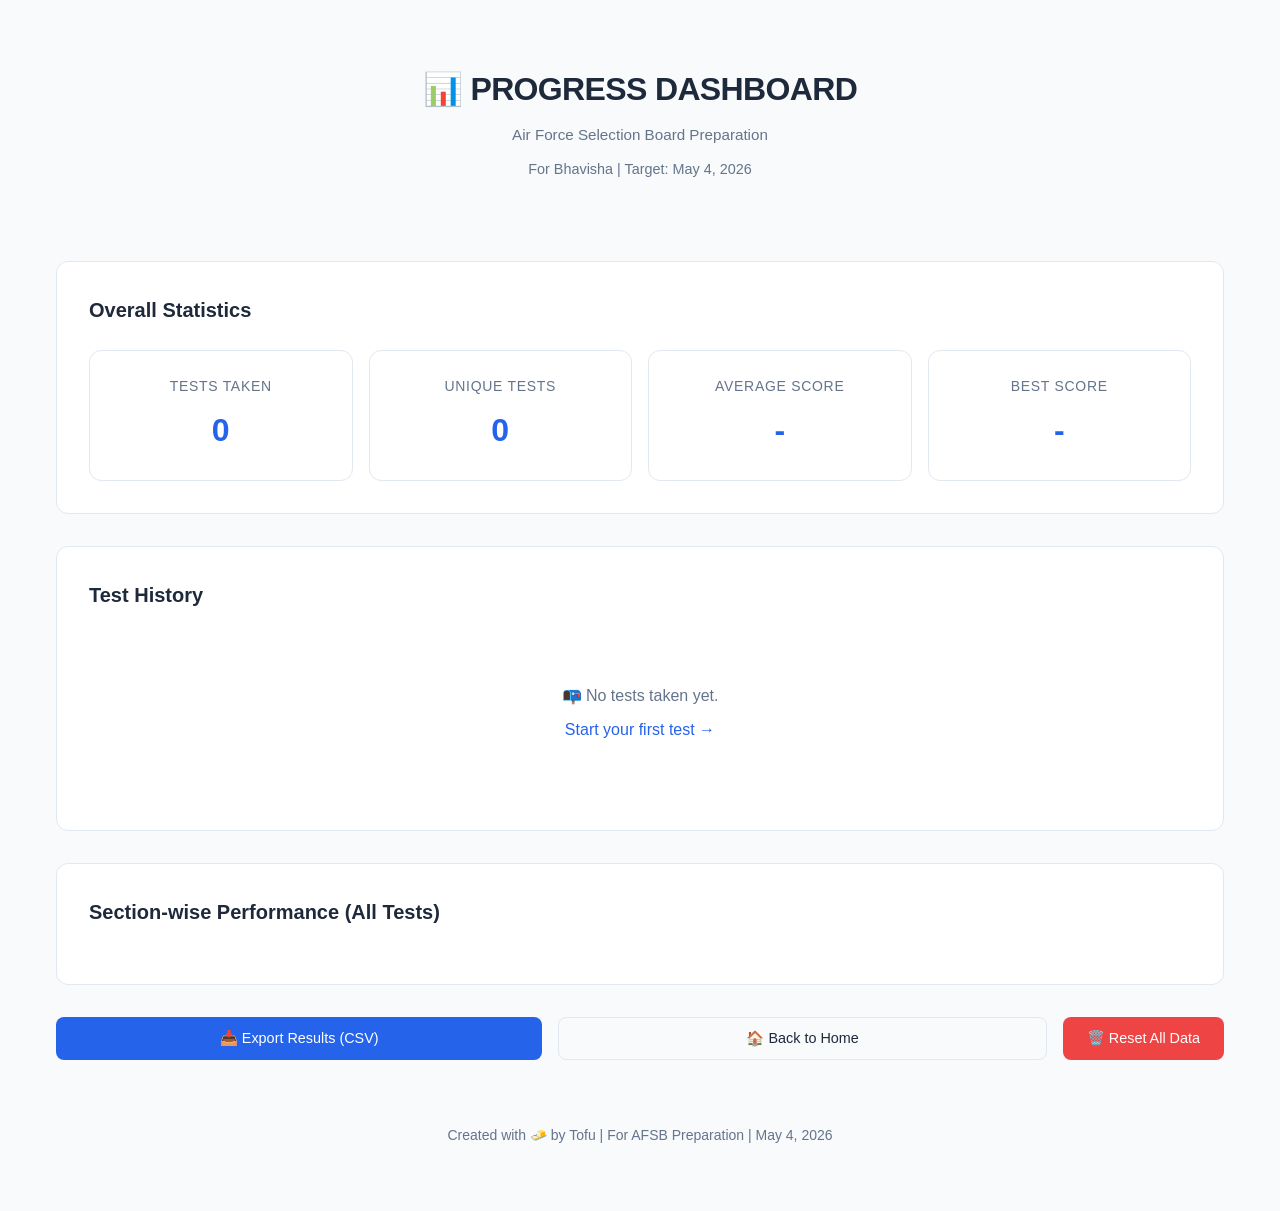
==== dashboard.html @ 5853183c "OIR Mock Test Platform v2.0 - 10 tests, 500 questions - Test selection dashboard with progress track" ====
<!DOCTYPE html>
<html lang="en">
<head>
    <meta charset="UTF-8">
    <meta name="viewport" content="width=device-width, initial-scale=1.0">
    <title>Progress Dashboard - OIR Practice</title>
    <link rel="stylesheet" href="styles.css">
</head>
<body>
    <div class="container">
        <div class="header">
            <h1>📊 PROGRESS DASHBOARD</h1>
            <p>Air Force Selection Board Preparation</p>
            <p style="font-size: 0.9em; margin-top: 10px;">For Bhavisha | Target: May 4, 2026</p>
        </div>

        <div class="dashboard-content">
            <!-- Overall Stats -->
            <section class="dashboard-section">
                <h2>Overall Statistics</h2>
                <div id="overallStats" class="stats-grid">
                    <div class="stat-card">
                        <div class="stat-label">Tests Taken</div>
                        <div class="stat-value" id="testsTaken">0</div>
                    </div>
                    <div class="stat-card">
                        <div class="stat-label">Unique Tests</div>
                        <div class="stat-value" id="uniqueTests">0</div>
                    </div>
                    <div class="stat-card">
                        <div class="stat-label">Average Score</div>
                        <div class="stat-value" id="avgScore">-</div>
                    </div>
                    <div class="stat-card">
                        <div class="stat-label">Best Score</div>
                        <div class="stat-value" id="bestScore">-</div>
                    </div>
                </div>
            </section>

            <!-- Test History -->
            <section class="dashboard-section">
                <h2>Test History</h2>
                <div id="testHistory" class="test-history">
                    <!-- History will be injected here -->
                </div>
            </section>

            <!-- Section-wise Performance -->
            <section class="dashboard-section">
                <h2>Section-wise Performance (All Tests)</h2>
                <div id="sectionPerformance" class="section-performance">
                    <!-- Section stats will be injected here -->
                </div>
            </section>

            <!-- Actions -->
            <section class="dashboard-actions">
                <button class="btn-primary" onclick="exportToCSV()">
                    📥 Export Results (CSV)
                </button>
                <button class="btn-secondary" onclick="location.href='index.html'">
                    🏠 Back to Home
                </button>
                <button class="btn-danger" onclick="resetAllProgress()">
                    🗑️ Reset All Data
                </button>
            </section>
        </div>

        <div class="footer">
            <p>Created with 🧈 by Tofu | For AFSB Preparation | May 4, 2026</p>
        </div>
    </div>

    <script src="storage.js"></script>
    <script>
        window.addEventListener('DOMContentLoaded', function() {
            loadDashboard();
        });

        function loadDashboard() {
            const results = getTestResults();
            
            if (results.length === 0) {
                document.getElementById('testHistory').innerHTML = `
                    <div class="empty-state">
                        <p>📭 No tests taken yet.</p>
                        <p><a href="index.html">Start your first test →</a></p>
                    </div>
                `;
                return;
            }

            // Load overall stats
            const stats = getOverallStats();
            document.getElementById('testsTaken').textContent = stats.testsTaken;
            document.getElementById('uniqueTests').textContent = stats.uniqueTests;
            document.getElementById('avgScore').textContent = stats.avgScore + '%';
            document.getElementById('bestScore').textContent = stats.bestScore + '/50';

            // Load test history (most recent first)
            const historyDiv = document.getElementById('testHistory');
            historyDiv.innerHTML = '';
            
            const sortedResults = results.sort((a, b) => b.timestamp - a.timestamp);
            
            sortedResults.forEach(result => {
                const date = new Date(result.timestamp).toLocaleString('en-IN', {
                    dateStyle: 'medium',
                    timeStyle: 'short'
                });
                
                const historyItem = document.createElement('div');
                historyItem.className = 'history-item';
                historyItem.innerHTML = `
                    <div class="history-header">
                        <h3>${result.testTitle}</h3>
                        <span class="history-date">${date}</span>
                    </div>
                    <div class="history-body">
                        <div class="history-score">
                            Score: <strong>${result.score}/50 (${result.percentage}%)</strong>
                        </div>
                        <div class="history-time">
                            Time: ${Math.floor(result.timeTaken / 60)}m ${result.timeTaken % 60}s
                        </div>
                        <div class="history-sections">
                            ${Object.entries(result.sectionScores).map(([section, data]) => `
                                <span class="section-badge">${section}: ${data.score}/${data.total}</span>
                            `).join('')}
                        </div>
                    </div>
                `;
                historyDiv.appendChild(historyItem);
            });

            // Load section-wise performance
            const sectionDiv = document.getElementById('sectionPerformance');
            const sectionTotals = stats.sectionPerformance;
            
            sectionDiv.innerHTML = '';
            Object.entries(sectionTotals).forEach(([section, data]) => {
                const percentage = ((data.correct / data.total) * 100).toFixed(1);
                const sectionCard = document.createElement('div');
                sectionCard.className = 'section-card';
                sectionCard.innerHTML = `
                    <h3>${section}</h3>
                    <div class="section-score">${data.correct}/${data.total}</div>
                    <div class="section-percentage">${percentage}%</div>
                    <div class="section-bar">
                        <div class="section-bar-fill" style="width: ${percentage}%"></div>
                    </div>
                `;
                sectionDiv.appendChild(sectionCard);
            });
        }
    </script>
</body>
</html>
---- styles.css ----
/* Minimal & Elegant UI for OIR Practice Platform */

* {
    margin: 0;
    padding: 0;
    box-sizing: border-box;
}

:root {
    --primary: #2563eb;
    --primary-dark: #1e40af;
    --secondary: #64748b;
    --success: #10b981;
    --warning: #f59e0b;
    --danger: #ef4444;
    --bg: #f8fafc;
    --card-bg: #ffffff;
    --text: #1e293b;
    --text-muted: #64748b;
    --border: #e2e8f0;
    --shadow: 0 1px 3px rgba(0, 0, 0, 0.1);
    --shadow-lg: 0 10px 25px rgba(0, 0, 0, 0.1);
}

body {
    font-family: -apple-system, BlinkMacSystemFont, 'Segoe UI', Roboto, 'Helvetica Neue', Arial, sans-serif;
    background: var(--bg);
    color: var(--text);
    line-height: 1.6;
    min-height: 100vh;
}

.container {
    max-width: 1200px;
    margin: 0 auto;
    padding: 2rem 1rem;
}

/* Header */
.header {
    text-align: center;
    margin-bottom: 3rem;
    padding: 2rem 1rem;
}

.header h1 {
    font-size: 2rem;
    font-weight: 700;
    color: var(--text);
    margin-bottom: 0.5rem;
    letter-spacing: -0.02em;
}

.header p {
    color: var(--text-muted);
    font-size: 0.95rem;
    margin-top: 0.25rem;
}

/* Stats Section */
.stats-section {
    margin-bottom: 3rem;
}

.stats-section h2 {
    font-size: 1.25rem;
    font-weight: 600;
    margin-bottom: 1rem;
    color: var(--text);
}

.stats-grid {
    display: grid;
    grid-template-columns: repeat(auto-fit, minmax(200px, 1fr));
    gap: 1rem;
}

.stat-card {
    background: var(--card-bg);
    border: 1px solid var(--border);
    border-radius: 12px;
    padding: 1.5rem;
    text-align: center;
    transition: transform 0.2s, box-shadow 0.2s;
}

.stat-card:hover {
    transform: translateY(-2px);
    box-shadow: var(--shadow-lg);
}

.stat-label {
    font-size: 0.875rem;
    color: var(--text-muted);
    margin-bottom: 0.5rem;
    text-transform: uppercase;
    letter-spacing: 0.05em;
    font-weight: 500;
}

.stat-value {
    font-size: 2rem;
    font-weight: 700;
    color: var(--primary);
}

/* Tests Section */
.tests-section {
    margin-bottom: 3rem;
}

.tests-section h2 {
    font-size: 1.25rem;
    font-weight: 600;
    margin-bottom: 1.5rem;
    color: var(--text);
}

.tests-grid {
    display: grid;
    grid-template-columns: repeat(auto-fill, minmax(280px, 1fr));
    gap: 1.5rem;
}

.test-card {
    background: var(--card-bg);
    border: 1px solid var(--border);
    border-radius: 12px;
    padding: 1.5rem;
    transition: transform 0.2s, box-shadow 0.2s;
}

.test-card:hover {
    transform: translateY(-2px);
    box-shadow: var(--shadow-lg);
}

.test-card.completed {
    border-left: 3px solid var(--success);
}

.test-header {
    margin-bottom: 1rem;
}

.test-header h3 {
    font-size: 1.125rem;
    font-weight: 600;
    color: var(--text);
    margin-bottom: 0.5rem;
}

.difficulty-badge {
    display: inline-block;
    padding: 0.25rem 0.75rem;
    background: var(--bg);
    border-radius: 20px;
    font-size: 0.75rem;
    color: var(--text-muted);
    font-weight: 500;
}

.test-body {
    margin-bottom: 1rem;
}

.test-details {
    font-size: 0.875rem;
    color: var(--text-muted);
    margin-bottom: 1rem;
}

.test-status {
    display: flex;
    align-items: center;
    gap: 0.5rem;
    margin-bottom: 0.75rem;
    font-size: 0.875rem;
}

.test-status.completed {
    color: var(--success);
}

.test-status.not-taken {
    color: var(--text-muted);
}

.status-icon {
    font-size: 1.25rem;
}

.test-score {
    padding: 0.75rem;
    background: var(--bg);
    border-radius: 8px;
    margin-top: 0.75rem;
}

.score-label {
    font-size: 0.75rem;
    color: var(--text-muted);
    margin-bottom: 0.25rem;
}

.score-value {
    font-size: 1.25rem;
    font-weight: 700;
    color: var(--text);
}

.attempt-count {
    font-size: 0.75rem;
    color: var(--text-muted);
    margin-top: 0.5rem;
}

.test-actions {
    display: flex;
    gap: 0.75rem;
    flex-wrap: wrap;
}

/* Buttons */
.btn-primary,
.start-btn,
.submit-btn {
    background: var(--primary);
    color: white;
    border: none;
    padding: 0.75rem 1.5rem;
    border-radius: 8px;
    font-size: 0.9rem;
    font-weight: 500;
    cursor: pointer;
    transition: background 0.2s, transform 0.1s;
    flex: 1;
    min-width: 120px;
}

.btn-primary:hover,
.start-btn:hover,
.submit-btn:hover {
    background: var(--primary-dark);
    transform: translateY(-1px);
}

.btn-secondary {
    background: var(--bg);
    color: var(--text);
    border: 1px solid var(--border);
    padding: 0.75rem 1.5rem;
    border-radius: 8px;
    font-size: 0.9rem;
    font-weight: 500;
    cursor: pointer;
    transition: background 0.2s, transform 0.1s;
    flex: 1;
    min-width: 120px;
}

.btn-secondary:hover {
    background: white;
    transform: translateY(-1px);
}

.btn-danger {
    background: var(--danger);
    color: white;
    border: none;
    padding: 0.75rem 1.5rem;
    border-radius: 8px;
    font-size: 0.9rem;
    font-weight: 500;
    cursor: pointer;
    transition: background 0.2s;
}

.btn-danger:hover {
    background: #dc2626;
}

.action-btn {
    background: var(--primary);
    color: white;
    border: none;
    padding: 1rem 2rem;
    border-radius: 8px;
    font-size: 1rem;
    font-weight: 500;
    cursor: pointer;
    transition: all 0.2s;
}

.action-btn:hover {
    background: var(--primary-dark);
    transform: translateY(-2px);
    box-shadow: var(--shadow-lg);
}

.action-btn.secondary {
    background: var(--bg);
    color: var(--text);
    border: 1px solid var(--border);
}

.action-btn.secondary:hover {
    background: white;
}

/* Actions Section */
.actions-section {
    display: flex;
    gap: 1rem;
    justify-content: center;
    flex-wrap: wrap;
    margin-bottom: 3rem;
}

/* Instructions */
.instructions {
    background: var(--card-bg);
    border: 1px solid var(--border);
    border-radius: 12px;
    padding: 2rem;
    margin-bottom: 2rem;
}

.instructions h3 {
    font-size: 1.125rem;
    font-weight: 600;
    margin-bottom: 1rem;
    color: var(--text);
}

.instructions ul {
    list-style: none;
    padding-left: 0;
}

.instructions li {
    padding: 0.5rem 0;
    padding-left: 1.5rem;
    position: relative;
}

.instructions li:before {
    content: "•";
    position: absolute;
    left: 0;
    color: var(--primary);
    font-weight: bold;
}

/* Start Button Container */
.start-btn-container {
    text-align: center;
    padding: 2rem;
}

.start-btn {
    padding: 1rem 3rem;
    font-size: 1.125rem;
}

/* Timer */
.timer-section {
    background: var(--card-bg);
    border: 1px solid var(--border);
    border-radius: 12px;
    padding: 1rem;
    text-align: center;
    font-size: 1.5rem;
    font-weight: 600;
    margin-bottom: 2rem;
    color: var(--text);
}

.timer-section.warning {
    background: #fef3c7;
    border-color: var(--warning);
    color: #92400e;
    animation: pulse 1s ease-in-out infinite;
}

@keyframes pulse {
    0%, 100% { opacity: 1; }
    50% { opacity: 0.8; }
}

/* Test Content */
.test-content {
    display: none;
}

.section-header {
    background: var(--bg);
    border-left: 3px solid var(--primary);
    padding: 1rem 1.5rem;
    margin: 2rem 0 1.5rem 0;
    border-radius: 8px;
    font-size: 1.125rem;
    font-weight: 600;
    color: var(--text);
}

.question {
    background: var(--card-bg);
    border: 1px solid var(--border);
    border-radius: 12px;
    padding: 1.5rem;
    margin-bottom: 1.5rem;
}

.question-text {
    font-size: 1.05rem;
    margin-bottom: 1rem;
    color: var(--text);
    line-height: 1.6;
}

.question-text strong {
    color: var(--primary);
}

.options {
    display: flex;
    flex-direction: column;
    gap: 0.75rem;
}

.option {
    display: flex;
    align-items: center;
    padding: 0.75rem;
    border: 1px solid var(--border);
    border-radius: 8px;
    transition: all 0.2s;
    cursor: pointer;
}

.option:hover {
    background: var(--bg);
    border-color: var(--primary);
}

.option input[type="radio"] {
    margin-right: 0.75rem;
    width: 18px;
    height: 18px;
    cursor: pointer;
}

.option label {
    cursor: pointer;
    flex: 1;
    font-size: 0.95rem;
}

.submit-btn {
    display: block;
    margin: 2rem auto;
    padding: 1rem 3rem;
    font-size: 1.125rem;
}

/* Results */
.results {
    display: none;
}

.score-card {
    background: linear-gradient(135deg, var(--primary) 0%, var(--primary-dark) 100%);
    color: white;
    border-radius: 12px;
    padding: 3rem 2rem;
    text-align: center;
    margin-bottom: 2rem;
}

.score-card h2 {
    font-size: 1.5rem;
    margin-bottom: 1rem;
    font-weight: 600;
}

.score-card .score {
    font-size: 3.5rem;
    font-weight: 700;
    margin-bottom: 0.5rem;
}

.section-scores {
    display: grid;
    grid-template-columns: repeat(auto-fit, minmax(200px, 1fr));
    gap: 1rem;
    margin-bottom: 2rem;
}

.section-score {
    background: var(--card-bg);
    border: 1px solid var(--border);
    border-radius: 12px;
    padding: 1.5rem;
    text-align: center;
}

.section-score h3 {
    font-size: 0.875rem;
    color: var(--text-muted);
    margin-bottom: 0.75rem;
    font-weight: 500;
}

.section-score .score {
    font-size: 1.75rem;
    font-weight: 700;
    color: var(--text);
    margin-bottom: 0.25rem;
}

.section-score p {
    font-size: 0.875rem;
    color: var(--text-muted);
}

.wrong-answers {
    background: #fef3c7;
    border: 1px solid #fbbf24;
    border-radius: 12px;
    padding: 2rem;
    margin-bottom: 2rem;
}

.wrong-answers h3 {
    font-size: 1.125rem;
    font-weight: 600;
    color: #92400e;
    margin-bottom: 1.5rem;
}

.wrong-answer-item {
    background: white;
    border-radius: 8px;
    padding: 1.5rem;
    margin-bottom: 1rem;
}

.wrong-answer-item p {
    margin-bottom: 0.75rem;
    line-height: 1.6;
}

.wrong-answer-item strong {
    color: var(--text);
}

.explanation {
    background: #ecfdf5;
    border-left: 3px solid var(--success);
    padding: 1rem;
    border-radius: 8px;
    margin-top: 1rem;
    font-size: 0.9rem;
    line-height: 1.6;
}

.result-actions {
    display: flex;
    gap: 1rem;
    justify-content: center;
    flex-wrap: wrap;
    margin-top: 2rem;
}

.retry-btn {
    background: var(--secondary);
    color: white;
    border: none;
    padding: 0.75rem 1.5rem;
    border-radius: 8px;
    font-size: 0.9rem;
    font-weight: 500;
    cursor: pointer;
    transition: all 0.2s;
}

.retry-btn:hover {
    background: #475569;
}

/* Dashboard */
.dashboard-content {
    margin-top: 2rem;
}

.dashboard-section {
    background: var(--card-bg);
    border: 1px solid var(--border);
    border-radius: 12px;
    padding: 2rem;
    margin-bottom: 2rem;
}

.dashboard-section h2 {
    font-size: 1.25rem;
    font-weight: 600;
    margin-bottom: 1.5rem;
    color: var(--text);
}

.test-history {
    display: flex;
    flex-direction: column;
    gap: 1rem;
}

.history-item {
    border: 1px solid var(--border);
    border-radius: 8px;
    padding: 1.5rem;
    transition: all 0.2s;
}

.history-item:hover {
    border-color: var(--primary);
    box-shadow: var(--shadow);
}

.history-header {
    display: flex;
    justify-content: space-between;
    align-items: center;
    margin-bottom: 1rem;
    flex-wrap: wrap;
    gap: 0.5rem;
}

.history-header h3 {
    font-size: 1.125rem;
    font-weight: 600;
    color: var(--text);
}

.history-date {
    font-size: 0.875rem;
    color: var(--text-muted);
}

.history-body {
    display: flex;
    flex-wrap: wrap;
    gap: 1rem;
    align-items: center;
}

.history-score {
    font-size: 0.95rem;
}

.history-score strong {
    color: var(--primary);
}

.history-time {
    font-size: 0.875rem;
    color: var(--text-muted);
}

.history-sections {
    display: flex;
    flex-wrap: wrap;
    gap: 0.5rem;
    margin-top: 0.5rem;
}

.section-badge {
    padding: 0.25rem 0.75rem;
    background: var(--bg);
    border-radius: 20px;
    font-size: 0.75rem;
    color: var(--text-muted);
}

.section-performance {
    display: grid;
    grid-template-columns: repeat(auto-fit, minmax(250px, 1fr));
    gap: 1.5rem;
}

.section-card {
    border: 1px solid var(--border);
    border-radius: 8px;
    padding: 1.5rem;
}

.section-card h3 {
    font-size: 1rem;
    font-weight: 600;
    margin-bottom: 0.75rem;
    color: var(--text);
}

.section-score {
    font-size: 1.5rem;
    font-weight: 700;
    color: var(--text);
    margin-bottom: 0.25rem;
}

.section-percentage {
    font-size: 1.125rem;
    color: var(--primary);
    margin-bottom: 0.75rem;
}

.section-bar {
    width: 100%;
    height: 8px;
    background: var(--bg);
    border-radius: 4px;
    overflow: hidden;
}

.section-bar-fill {
    height: 100%;
    background: var(--primary);
    transition: width 0.3s;
}

.dashboard-actions {
    display: flex;
    gap: 1rem;
    justify-content: center;
    flex-wrap: wrap;
    margin: 2rem 0;
}

.empty-state {
    text-align: center;
    padding: 3rem 2rem;
    color: var(--text-muted);
}

.empty-state p {
    margin-bottom: 0.5rem;
}

.empty-state a {
    color: var(--primary);
    text-decoration: none;
    font-weight: 500;
}

/* Footer */
.footer {
    text-align: center;
    padding: 2rem 1rem;
    color: var(--text-muted);
    font-size: 0.875rem;
}

/* Mobile Responsive */
@media (max-width: 768px) {
    .container {
        padding: 1rem;
    }

    .header h1 {
        font-size: 1.5rem;
    }

    .stats-grid {
        grid-template-columns: 1fr;
    }

    .tests-grid {
        grid-template-columns: 1fr;
    }

    .test-actions {
        flex-direction: column;
    }

    .btn-primary,
    .btn-secondary {
        width: 100%;
    }

    .score-card .score {
        font-size: 2.5rem;
    }

    .section-scores {
        grid-template-columns: 1fr;
    }

    .actions-section {
        flex-direction: column;
    }

    .action-btn {
        width: 100%;
    }

    .dashboard-actions {
        flex-direction: column;
    }

    .dashboard-actions button {
        width: 100%;
    }
}

/* Print styles */
@media print {
    .footer,
    .actions-section,
    .dashboard-actions,
    .test-actions {
        display: none;
    }
}
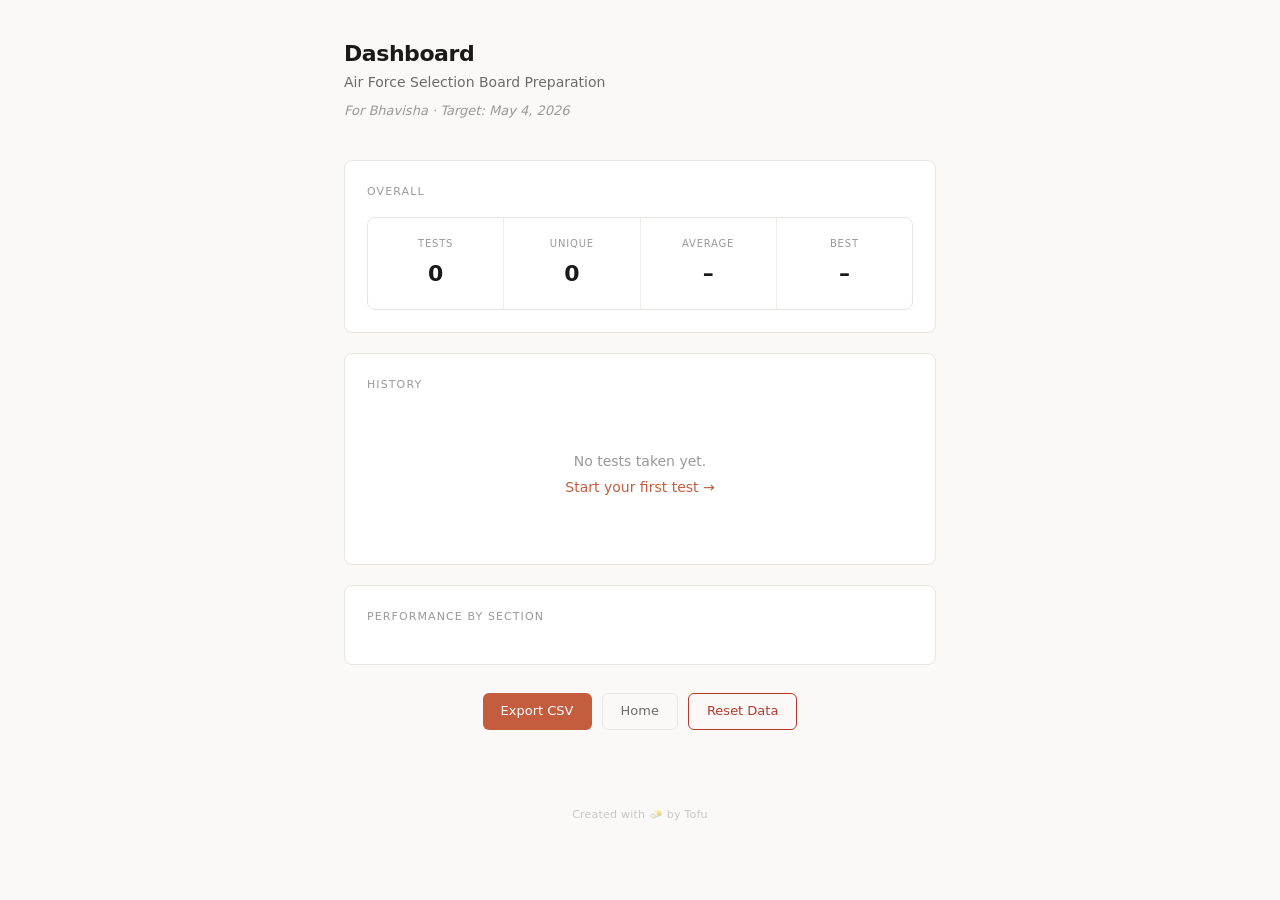
==== commit 74bc5a69: "Redesign: minimal, warm-neutral UI - Strip all emoji from headings and buttons (except footer butter" ====
--- a/dashboard.html
+++ b/dashboard.html
@@ -3,44 +3,44 @@
 <head>
     <meta charset="UTF-8">
     <meta name="viewport" content="width=device-width, initial-scale=1.0">
-    <title>Progress Dashboard - OIR Practice</title>
+    <title>Dashboard — OIR Practice</title>
     <link rel="stylesheet" href="styles.css">
 </head>
 <body>
     <div class="container">
         <div class="header">
-            <h1>📊 PROGRESS DASHBOARD</h1>
+            <h1>Dashboard</h1>
             <p>Air Force Selection Board Preparation</p>
-            <p style="font-size: 0.9em; margin-top: 10px;">For Bhavisha | Target: May 4, 2026</p>
+            <p class="personal">For Bhavisha · Target: May 4, 2026</p>
         </div>
 
         <div class="dashboard-content">
             <!-- Overall Stats -->
             <section class="dashboard-section">
-                <h2>Overall Statistics</h2>
+                <h2>Overall</h2>
                 <div id="overallStats" class="stats-grid">
                     <div class="stat-card">
-                        <div class="stat-label">Tests Taken</div>
+                        <div class="stat-label">Tests</div>
                         <div class="stat-value" id="testsTaken">0</div>
                     </div>
                     <div class="stat-card">
-                        <div class="stat-label">Unique Tests</div>
+                        <div class="stat-label">Unique</div>
                         <div class="stat-value" id="uniqueTests">0</div>
                     </div>
                     <div class="stat-card">
-                        <div class="stat-label">Average Score</div>
-                        <div class="stat-value" id="avgScore">-</div>
+                        <div class="stat-label">Average</div>
+                        <div class="stat-value" id="avgScore">–</div>
                     </div>
                     <div class="stat-card">
-                        <div class="stat-label">Best Score</div>
-                        <div class="stat-value" id="bestScore">-</div>
+                        <div class="stat-label">Best</div>
+                        <div class="stat-value" id="bestScore">–</div>
                     </div>
                 </div>
             </section>
 
             <!-- Test History -->
             <section class="dashboard-section">
-                <h2>Test History</h2>
+                <h2>History</h2>
                 <div id="testHistory" class="test-history">
                     <!-- History will be injected here -->
                 </div>
@@ -48,7 +48,7 @@
 
             <!-- Section-wise Performance -->
             <section class="dashboard-section">
-                <h2>Section-wise Performance (All Tests)</h2>
+                <h2>Performance by Section</h2>
                 <div id="sectionPerformance" class="section-performance">
                     <!-- Section stats will be injected here -->
                 </div>
@@ -57,19 +57,19 @@
             <!-- Actions -->
             <section class="dashboard-actions">
                 <button class="btn-primary" onclick="exportToCSV()">
-                    📥 Export Results (CSV)
+                    Export CSV
                 </button>
                 <button class="btn-secondary" onclick="location.href='index.html'">
-                    🏠 Back to Home
+                    Home
                 </button>
                 <button class="btn-danger" onclick="resetAllProgress()">
-                    🗑️ Reset All Data
+                    Reset Data
                 </button>
             </section>
         </div>
 
         <div class="footer">
-            <p>Created with 🧈 by Tofu | For AFSB Preparation | May 4, 2026</p>
+            <p>Created with 🧈 by Tofu</p>
         </div>
     </div>
 
@@ -85,7 +85,7 @@
             if (results.length === 0) {
                 document.getElementById('testHistory').innerHTML = `
                     <div class="empty-state">
-                        <p>📭 No tests taken yet.</p>
+                        <p>No tests taken yet.</p>
                         <p><a href="index.html">Start your first test →</a></p>
                     </div>
                 `;
@@ -120,10 +120,10 @@
                     </div>
                     <div class="history-body">
                         <div class="history-score">
-                            Score: <strong>${result.score}/50 (${result.percentage}%)</strong>
+                            <strong>${result.score}/50 (${result.percentage}%)</strong>
                         </div>
                         <div class="history-time">
-                            Time: ${Math.floor(result.timeTaken / 60)}m ${result.timeTaken % 60}s
+                            ${Math.floor(result.timeTaken / 60)}m ${result.timeTaken % 60}s
                         </div>
                         <div class="history-sections">
                             ${Object.entries(result.sectionScores).map(([section, data]) => `
--- a/styles.css
+++ b/styles.css
@@ -1,335 +1,405 @@
-/* Minimal & Elegant UI for OIR Practice Platform */
-
-* {
+/* OIR Practice Platform — Minimal Redesign */
+
+*,
+*::before,
+*::after {
     margin: 0;
     padding: 0;
     box-sizing: border-box;
 }
 
 :root {
-    --primary: #2563eb;
-    --primary-dark: #1e40af;
-    --secondary: #64748b;
-    --success: #10b981;
-    --warning: #f59e0b;
-    --danger: #ef4444;
-    --bg: #f8fafc;
+    --bg: #faf9f7;
     --card-bg: #ffffff;
-    --text: #1e293b;
-    --text-muted: #64748b;
-    --border: #e2e8f0;
-    --shadow: 0 1px 3px rgba(0, 0, 0, 0.1);
-    --shadow-lg: 0 10px 25px rgba(0, 0, 0, 0.1);
+    --text: #1a1a1a;
+    --text-secondary: #6b6b6b;
+    --text-muted: #999;
+    --border: #e8e6e3;
+    --border-light: #f0eeeb;
+    --accent: #c45d3e;
+    --accent-hover: #a84d32;
+    --accent-faint: rgba(196, 93, 62, 0.06);
+    --success: #5a7a6b;
+    --success-light: #eef5f0;
+    --warning-bg: #fdf6ee;
+    --warning-border: #e0c68a;
+    --warning-text: #7d6330;
+    --danger: #b33a2b;
+    --radius: 8px;
+    --radius-sm: 6px;
+}
+
+::selection {
+    background: rgba(196, 93, 62, 0.12);
 }
 
 body {
-    font-family: -apple-system, BlinkMacSystemFont, 'Segoe UI', Roboto, 'Helvetica Neue', Arial, sans-serif;
+    font-family: -apple-system, BlinkMacSystemFont, 'Segoe UI', system-ui, sans-serif;
     background: var(--bg);
     color: var(--text);
     line-height: 1.6;
     min-height: 100vh;
-}
+    -webkit-font-smoothing: antialiased;
+    -moz-osx-font-smoothing: grayscale;
+}
+
+button {
+    touch-action: manipulation;
+    font-family: inherit;
+}
+
+a {
+    color: var(--accent);
+    text-decoration: none;
+}
+
+a:hover {
+    text-decoration: underline;
+}
+
+/* ────────────────────────────────────
+   Layout
+   ──────────────────────────────────── */
 
 .container {
-    max-width: 1200px;
+    max-width: 640px;
     margin: 0 auto;
-    padding: 2rem 1rem;
-}
-
-/* Header */
+    padding: 2.5rem 1.5rem;
+}
+
+/* ────────────────────────────────────
+   Header
+   ──────────────────────────────────── */
+
 .header {
+    margin-bottom: 2.5rem;
+    padding: 0;
+}
+
+.header h1 {
+    font-size: 1.375rem;
+    font-weight: 600;
+    color: var(--text);
+    letter-spacing: -0.02em;
+    line-height: 1.3;
+}
+
+.header p {
+    color: var(--text-secondary);
+    font-size: 0.875rem;
+    margin-top: 0.2rem;
+    line-height: 1.5;
+}
+
+.header .personal {
+    color: var(--text-muted);
+    font-size: 0.8125rem;
+    font-style: italic;
+    margin-top: 0.5rem;
+}
+
+/* ────────────────────────────────────
+   Stats
+   ──────────────────────────────────── */
+
+.stats-section {
+    margin-bottom: 2.5rem;
+}
+
+.stats-section h2,
+.tests-section h2 {
+    font-size: 0.6875rem;
+    font-weight: 500;
+    text-transform: uppercase;
+    letter-spacing: 0.1em;
+    color: var(--text-muted);
+    margin-bottom: 0.625rem;
+}
+
+.stats-grid {
+    display: flex;
+    gap: 0;
+    border: 1px solid var(--border);
+    border-radius: var(--radius);
+    background: var(--card-bg);
+    overflow: hidden;
+}
+
+.stat-card {
+    flex: 1;
+    padding: 1.125rem 0.75rem;
     text-align: center;
-    margin-bottom: 3rem;
-    padding: 2rem 1rem;
-}
-
-.header h1 {
-    font-size: 2rem;
-    font-weight: 700;
-    color: var(--text);
-    margin-bottom: 0.5rem;
-    letter-spacing: -0.02em;
-}
-
-.header p {
-    color: var(--text-muted);
-    font-size: 0.95rem;
-    margin-top: 0.25rem;
-}
-
-/* Stats Section */
-.stats-section {
-    margin-bottom: 3rem;
-}
-
-.stats-section h2 {
-    font-size: 1.25rem;
+    border-right: 1px solid var(--border-light);
+    transition: none;
+}
+
+.stat-card:last-child {
+    border-right: none;
+}
+
+.stat-card:hover {
+    transform: none;
+    box-shadow: none;
+}
+
+.stat-label {
+    font-size: 0.625rem;
+    text-transform: uppercase;
+    letter-spacing: 0.08em;
+    color: var(--text-muted);
+    margin-bottom: 0.25rem;
+    font-weight: 500;
+}
+
+.stat-value {
+    font-size: 1.375rem;
     font-weight: 600;
-    margin-bottom: 1rem;
-    color: var(--text);
-}
-
-.stats-grid {
-    display: grid;
-    grid-template-columns: repeat(auto-fit, minmax(200px, 1fr));
-    gap: 1rem;
-}
-
-.stat-card {
+    color: var(--text);
+    font-variant-numeric: tabular-nums;
+}
+
+/* ────────────────────────────────────
+   Test List
+   ──────────────────────────────────── */
+
+.tests-section {
+    margin-bottom: 2.5rem;
+}
+
+.tests-grid {
+    display: flex;
+    flex-direction: column;
+    gap: 0;
+    border: 1px solid var(--border);
+    border-radius: var(--radius);
     background: var(--card-bg);
-    border: 1px solid var(--border);
-    border-radius: 12px;
-    padding: 1.5rem;
-    text-align: center;
-    transition: transform 0.2s, box-shadow 0.2s;
-}
-
-.stat-card:hover {
-    transform: translateY(-2px);
-    box-shadow: var(--shadow-lg);
-}
-
-.stat-label {
-    font-size: 0.875rem;
-    color: var(--text-muted);
-    margin-bottom: 0.5rem;
-    text-transform: uppercase;
-    letter-spacing: 0.05em;
-    font-weight: 500;
-}
-
-.stat-value {
-    font-size: 2rem;
-    font-weight: 700;
-    color: var(--primary);
-}
-
-/* Tests Section */
-.tests-section {
-    margin-bottom: 3rem;
-}
-
-.tests-section h2 {
-    font-size: 1.25rem;
-    font-weight: 600;
-    margin-bottom: 1.5rem;
-    color: var(--text);
-}
-
-.tests-grid {
-    display: grid;
-    grid-template-columns: repeat(auto-fill, minmax(280px, 1fr));
-    gap: 1.5rem;
+    overflow: hidden;
 }
 
 .test-card {
-    background: var(--card-bg);
-    border: 1px solid var(--border);
-    border-radius: 12px;
-    padding: 1.5rem;
-    transition: transform 0.2s, box-shadow 0.2s;
-}
-
-.test-card:hover {
-    transform: translateY(-2px);
-    box-shadow: var(--shadow-lg);
-}
-
+    padding: 0.875rem 1.125rem;
+    border-bottom: 1px solid var(--border-light);
+    transition: background 0.12s ease;
+}
+
+.test-card:last-child {
+    border-bottom: none;
+}
+
+.test-card:active {
+    background: var(--accent-faint);
+}
+
+/* Completed indicator — subtle inner left border */
 .test-card.completed {
-    border-left: 3px solid var(--success);
+    box-shadow: inset 3px 0 0 var(--success);
+}
+
+/* Visual grouping: space before difficulty transitions (cards 11 and 16) */
+.test-card:nth-child(11),
+.test-card:nth-child(16) {
+    border-top: 1px solid var(--border);
+    margin-top: -1px;
+    padding-top: 1rem;
 }
 
 .test-header {
-    margin-bottom: 1rem;
+    display: flex;
+    align-items: center;
+    justify-content: space-between;
+    gap: 0.5rem;
+    margin-bottom: 0;
 }
 
 .test-header h3 {
-    font-size: 1.125rem;
-    font-weight: 600;
-    color: var(--text);
-    margin-bottom: 0.5rem;
+    font-size: 0.9rem;
+    font-weight: 500;
+    color: var(--text);
+    line-height: 1.3;
 }
 
 .difficulty-badge {
     display: inline-block;
-    padding: 0.25rem 0.75rem;
+    padding: 0.125rem 0.4375rem;
+    font-size: 0.625rem;
+    font-weight: 500;
+    color: var(--text-muted);
     background: var(--bg);
-    border-radius: 20px;
-    font-size: 0.75rem;
-    color: var(--text-muted);
-    font-weight: 500;
+    border-radius: 3px;
+    letter-spacing: 0.03em;
+    white-space: nowrap;
+    flex-shrink: 0;
 }
 
 .test-body {
-    margin-bottom: 1rem;
-}
-
+    margin-top: 0.375rem;
+    margin-bottom: 0.5rem;
+}
+
+/* Hide redundant per-card details (same for all tests) */
 .test-details {
-    font-size: 0.875rem;
-    color: var(--text-muted);
-    margin-bottom: 1rem;
-}
-
+    display: none;
+}
+
+/* Hide verbose status text — completion shown via left border + score */
 .test-status {
-    display: flex;
-    align-items: center;
+    display: none;
+}
+
+.test-score {
+    display: inline-flex;
+    align-items: baseline;
+    gap: 0.3rem;
+    padding: 0.25rem 0.5rem;
+    background: var(--bg);
+    border-radius: var(--radius-sm);
+    margin-top: 0.25rem;
+}
+
+.score-label {
+    font-size: 0.6875rem;
+    color: var(--text-muted);
+    font-weight: 400;
+}
+
+.score-value {
+    font-size: 0.8125rem;
+    font-weight: 600;
+    color: var(--text);
+    font-variant-numeric: tabular-nums;
+}
+
+.attempt-count {
+    font-size: 0.6875rem;
+    color: var(--text-muted);
+    margin-top: 0.125rem;
+}
+
+.test-actions {
+    display: flex;
     gap: 0.5rem;
-    margin-bottom: 0.75rem;
-    font-size: 0.875rem;
-}
-
-.test-status.completed {
-    color: var(--success);
-}
-
-.test-status.not-taken {
-    color: var(--text-muted);
-}
-
-.status-icon {
-    font-size: 1.25rem;
-}
-
-.test-score {
-    padding: 0.75rem;
-    background: var(--bg);
-    border-radius: 8px;
-    margin-top: 0.75rem;
-}
-
-.score-label {
-    font-size: 0.75rem;
-    color: var(--text-muted);
-    margin-bottom: 0.25rem;
-}
-
-.score-value {
-    font-size: 1.25rem;
-    font-weight: 700;
-    color: var(--text);
-}
-
-.attempt-count {
-    font-size: 0.75rem;
-    color: var(--text-muted);
     margin-top: 0.5rem;
 }
 
-.test-actions {
-    display: flex;
-    gap: 0.75rem;
-    flex-wrap: wrap;
-}
-
-/* Buttons */
+/* ────────────────────────────────────
+   Buttons
+   ──────────────────────────────────── */
+
 .btn-primary,
 .start-btn,
 .submit-btn {
-    background: var(--primary);
-    color: white;
+    background: var(--accent);
+    color: #fff;
     border: none;
-    padding: 0.75rem 1.5rem;
-    border-radius: 8px;
-    font-size: 0.9rem;
+    padding: 0.5625rem 1.125rem;
+    border-radius: var(--radius-sm);
+    font-size: 0.8125rem;
     font-weight: 500;
     cursor: pointer;
-    transition: background 0.2s, transform 0.1s;
-    flex: 1;
-    min-width: 120px;
+    transition: background 0.12s ease;
+    line-height: 1.3;
 }
 
 .btn-primary:hover,
 .start-btn:hover,
 .submit-btn:hover {
-    background: var(--primary-dark);
-    transform: translateY(-1px);
+    background: var(--accent-hover);
+}
+
+.btn-primary:active,
+.start-btn:active,
+.submit-btn:active {
+    background: #943f28;
 }
 
 .btn-secondary {
-    background: var(--bg);
-    color: var(--text);
-    border: 1px solid var(--border);
-    padding: 0.75rem 1.5rem;
-    border-radius: 8px;
-    font-size: 0.9rem;
+    background: transparent;
+    color: var(--text-secondary);
+    border: 1px solid var(--border);
+    padding: 0.5rem 1.125rem;
+    border-radius: var(--radius-sm);
+    font-size: 0.8125rem;
     font-weight: 500;
     cursor: pointer;
-    transition: background 0.2s, transform 0.1s;
-    flex: 1;
-    min-width: 120px;
+    transition: border-color 0.12s ease;
+    line-height: 1.3;
 }
 
 .btn-secondary:hover {
-    background: white;
-    transform: translateY(-1px);
+    border-color: var(--text-muted);
 }
 
 .btn-danger {
+    background: transparent;
+    color: var(--danger);
+    border: 1px solid currentColor;
+    padding: 0.5625rem 1.125rem;
+    border-radius: var(--radius-sm);
+    font-size: 0.8125rem;
+    font-weight: 500;
+    cursor: pointer;
+    transition: all 0.12s ease;
+    line-height: 1.3;
+}
+
+.btn-danger:hover {
     background: var(--danger);
-    color: white;
+    color: #fff;
+}
+
+.action-btn {
+    background: var(--accent);
+    color: #fff;
     border: none;
-    padding: 0.75rem 1.5rem;
-    border-radius: 8px;
-    font-size: 0.9rem;
+    padding: 0.6875rem 1.375rem;
+    border-radius: var(--radius-sm);
+    font-size: 0.875rem;
     font-weight: 500;
     cursor: pointer;
-    transition: background 0.2s;
-}
-
-.btn-danger:hover {
-    background: #dc2626;
-}
-
-.action-btn {
-    background: var(--primary);
-    color: white;
-    border: none;
-    padding: 1rem 2rem;
-    border-radius: 8px;
-    font-size: 1rem;
-    font-weight: 500;
-    cursor: pointer;
-    transition: all 0.2s;
+    transition: background 0.12s ease;
+    line-height: 1.3;
 }
 
 .action-btn:hover {
-    background: var(--primary-dark);
-    transform: translateY(-2px);
-    box-shadow: var(--shadow-lg);
+    background: var(--accent-hover);
 }
 
 .action-btn.secondary {
-    background: var(--bg);
-    color: var(--text);
+    background: transparent;
+    color: var(--text-secondary);
     border: 1px solid var(--border);
 }
 
 .action-btn.secondary:hover {
-    background: white;
-}
-
-/* Actions Section */
+    border-color: var(--text-muted);
+    background: transparent;
+}
+
+/* Actions row */
 .actions-section {
     display: flex;
-    gap: 1rem;
+    gap: 0.75rem;
     justify-content: center;
     flex-wrap: wrap;
     margin-bottom: 3rem;
 }
 
-/* Instructions */
+/* ────────────────────────────────────
+   Instructions (test.html)
+   ──────────────────────────────────── */
+
 .instructions {
     background: var(--card-bg);
     border: 1px solid var(--border);
-    border-radius: 12px;
-    padding: 2rem;
-    margin-bottom: 2rem;
+    border-radius: var(--radius);
+    padding: 1.5rem;
+    margin-bottom: 1.5rem;
 }
 
 .instructions h3 {
-    font-size: 1.125rem;
+    font-size: 0.9rem;
     font-weight: 600;
-    margin-bottom: 1rem;
+    margin-bottom: 0.75rem;
     color: var(--text);
 }
 
@@ -339,216 +409,250 @@
 }
 
 .instructions li {
-    padding: 0.5rem 0;
-    padding-left: 1.5rem;
+    padding: 0.3rem 0;
+    padding-left: 1rem;
     position: relative;
-}
-
-.instructions li:before {
-    content: "•";
+    font-size: 0.8125rem;
+    color: var(--text-secondary);
+    line-height: 1.6;
+}
+
+.instructions li::before {
+    content: "–";
     position: absolute;
     left: 0;
-    color: var(--primary);
-    font-weight: bold;
-}
-
-/* Start Button Container */
+    color: var(--text-muted);
+}
+
 .start-btn-container {
     text-align: center;
-    padding: 2rem;
+    padding: 1.5rem 0;
 }
 
 .start-btn {
-    padding: 1rem 3rem;
-    font-size: 1.125rem;
-}
-
-/* Timer */
+    padding: 0.8125rem 2.25rem;
+    font-size: 0.9375rem;
+}
+
+/* ────────────────────────────────────
+   Timer
+   ──────────────────────────────────── */
+
 .timer-section {
     background: var(--card-bg);
     border: 1px solid var(--border);
-    border-radius: 12px;
-    padding: 1rem;
+    border-radius: var(--radius);
+    padding: 0.75rem 1rem;
     text-align: center;
-    font-size: 1.5rem;
-    font-weight: 600;
-    margin-bottom: 2rem;
-    color: var(--text);
+    font-size: 1rem;
+    font-weight: 500;
+    margin-bottom: 1.75rem;
+    color: var(--text);
+    font-variant-numeric: tabular-nums;
+    letter-spacing: 0.01em;
 }
 
 .timer-section.warning {
-    background: #fef3c7;
-    border-color: var(--warning);
-    color: #92400e;
-    animation: pulse 1s ease-in-out infinite;
+    background: var(--warning-bg);
+    border-color: var(--warning-border);
+    color: var(--warning-text);
+    animation: pulse 1.5s ease-in-out infinite;
 }
 
 @keyframes pulse {
     0%, 100% { opacity: 1; }
-    50% { opacity: 0.8; }
-}
-
-/* Test Content */
+    50% { opacity: 0.65; }
+}
+
+/* ────────────────────────────────────
+   Test Content (questions)
+   ──────────────────────────────────── */
+
 .test-content {
     display: none;
 }
 
 .section-header {
-    background: var(--bg);
-    border-left: 3px solid var(--primary);
-    padding: 1rem 1.5rem;
-    margin: 2rem 0 1.5rem 0;
-    border-radius: 8px;
-    font-size: 1.125rem;
-    font-weight: 600;
-    color: var(--text);
+    padding: 0.625rem 0;
+    margin: 2rem 0 0.875rem;
+    font-size: 0.6875rem;
+    font-weight: 500;
+    text-transform: uppercase;
+    letter-spacing: 0.08em;
+    color: var(--text-muted);
+    border-bottom: 1px solid var(--border);
 }
 
 .question {
     background: var(--card-bg);
     border: 1px solid var(--border);
-    border-radius: 12px;
-    padding: 1.5rem;
-    margin-bottom: 1.5rem;
+    border-radius: var(--radius);
+    padding: 1.125rem;
+    margin-bottom: 0.875rem;
 }
 
 .question-text {
-    font-size: 1.05rem;
-    margin-bottom: 1rem;
-    color: var(--text);
-    line-height: 1.6;
+    font-size: 0.9rem;
+    margin-bottom: 0.875rem;
+    color: var(--text);
+    line-height: 1.7;
 }
 
 .question-text strong {
-    color: var(--primary);
+    color: var(--accent);
+    font-weight: 600;
 }
 
 .options {
     display: flex;
     flex-direction: column;
-    gap: 0.75rem;
+    gap: 0.4375rem;
 }
 
 .option {
     display: flex;
     align-items: center;
-    padding: 0.75rem;
-    border: 1px solid var(--border);
-    border-radius: 8px;
-    transition: all 0.2s;
+    padding: 0.5625rem 0.6875rem;
+    border: 1px solid var(--border);
+    border-radius: var(--radius-sm);
+    transition: border-color 0.12s ease;
     cursor: pointer;
 }
 
 .option:hover {
-    background: var(--bg);
-    border-color: var(--primary);
+    border-color: var(--accent);
+}
+
+.option:has(input:checked) {
+    border-color: var(--accent);
+    background: var(--accent-faint);
 }
 
 .option input[type="radio"] {
-    margin-right: 0.75rem;
-    width: 18px;
-    height: 18px;
+    margin-right: 0.5625rem;
+    width: 16px;
+    height: 16px;
     cursor: pointer;
+    accent-color: var(--accent);
+    flex-shrink: 0;
 }
 
 .option label {
     cursor: pointer;
     flex: 1;
-    font-size: 0.95rem;
+    font-size: 0.8125rem;
+    line-height: 1.5;
 }
 
 .submit-btn {
     display: block;
-    margin: 2rem auto;
-    padding: 1rem 3rem;
-    font-size: 1.125rem;
-}
-
-/* Results */
+    margin: 1.75rem auto;
+    padding: 0.8125rem 2.25rem;
+    font-size: 0.9375rem;
+}
+
+/* ────────────────────────────────────
+   Results
+   ──────────────────────────────────── */
+
 .results {
     display: none;
 }
 
 .score-card {
-    background: linear-gradient(135deg, var(--primary) 0%, var(--primary-dark) 100%);
-    color: white;
-    border-radius: 12px;
-    padding: 3rem 2rem;
+    background: var(--text);
+    color: var(--bg);
+    border-radius: var(--radius);
+    padding: 2.25rem 1.75rem;
     text-align: center;
-    margin-bottom: 2rem;
+    margin-bottom: 1.5rem;
 }
 
 .score-card h2 {
-    font-size: 1.5rem;
-    margin-bottom: 1rem;
+    font-size: 0.875rem;
+    font-weight: 400;
+    margin-bottom: 0.5rem;
+    opacity: 0.7;
+    letter-spacing: 0.02em;
+}
+
+.score-card .score {
+    font-size: 2.75rem;
     font-weight: 600;
-}
-
-.score-card .score {
-    font-size: 3.5rem;
-    font-weight: 700;
-    margin-bottom: 0.5rem;
+    letter-spacing: -0.03em;
+    font-variant-numeric: tabular-nums;
+    line-height: 1.2;
 }
 
 .section-scores {
     display: grid;
-    grid-template-columns: repeat(auto-fit, minmax(200px, 1fr));
-    gap: 1rem;
-    margin-bottom: 2rem;
-}
-
-.section-score {
+    grid-template-columns: repeat(2, 1fr);
+    gap: 0.625rem;
+    margin-bottom: 1.5rem;
+}
+
+/* Section-score as card (results page) */
+.section-scores .section-score {
     background: var(--card-bg);
     border: 1px solid var(--border);
-    border-radius: 12px;
-    padding: 1.5rem;
+    border-radius: var(--radius);
+    padding: 1rem;
     text-align: center;
 }
 
-.section-score h3 {
+.section-scores .section-score h3 {
+    font-size: 0.625rem;
+    text-transform: uppercase;
+    letter-spacing: 0.06em;
+    color: var(--text-muted);
+    margin-bottom: 0.375rem;
+    font-weight: 500;
+}
+
+.section-scores .section-score .score {
+    font-size: 1.375rem;
+    font-weight: 600;
+    color: var(--text);
+    font-variant-numeric: tabular-nums;
+    line-height: 1.3;
+}
+
+.section-scores .section-score p {
+    font-size: 0.75rem;
+    color: var(--text-muted);
+    margin-top: 0.125rem;
+}
+
+/* Wrong answers review */
+.wrong-answers {
+    background: var(--card-bg);
+    border: 1px solid var(--border);
+    border-radius: var(--radius);
+    padding: 1.25rem;
+    margin-bottom: 1.5rem;
+}
+
+.wrong-answers h3 {
     font-size: 0.875rem;
-    color: var(--text-muted);
-    margin-bottom: 0.75rem;
-    font-weight: 500;
-}
-
-.section-score .score {
-    font-size: 1.75rem;
-    font-weight: 700;
-    color: var(--text);
-    margin-bottom: 0.25rem;
-}
-
-.section-score p {
-    font-size: 0.875rem;
-    color: var(--text-muted);
-}
-
-.wrong-answers {
-    background: #fef3c7;
-    border: 1px solid #fbbf24;
-    border-radius: 12px;
-    padding: 2rem;
-    margin-bottom: 2rem;
-}
-
-.wrong-answers h3 {
-    font-size: 1.125rem;
     font-weight: 600;
-    color: #92400e;
-    margin-bottom: 1.5rem;
+    color: var(--text);
+    margin-bottom: 1rem;
 }
 
 .wrong-answer-item {
-    background: white;
-    border-radius: 8px;
-    padding: 1.5rem;
-    margin-bottom: 1rem;
+    padding: 1rem 0;
+    border-bottom: 1px solid var(--border-light);
+}
+
+.wrong-answer-item:last-child {
+    border-bottom: none;
+    padding-bottom: 0;
 }
 
 .wrong-answer-item p {
-    margin-bottom: 0.75rem;
+    margin-bottom: 0.375rem;
     line-height: 1.6;
+    font-size: 0.8125rem;
 }
 
 .wrong-answer-item strong {
@@ -556,239 +660,298 @@
 }
 
 .explanation {
-    background: #ecfdf5;
-    border-left: 3px solid var(--success);
-    padding: 1rem;
-    border-radius: 8px;
-    margin-top: 1rem;
-    font-size: 0.9rem;
+    background: var(--success-light);
+    border-left: 2px solid var(--success);
+    padding: 0.75rem 0.875rem;
+    border-radius: 0 var(--radius-sm) var(--radius-sm) 0;
+    margin-top: 0.5rem;
+    font-size: 0.8125rem;
     line-height: 1.6;
+    color: var(--text-secondary);
 }
 
 .result-actions {
     display: flex;
-    gap: 1rem;
+    gap: 0.625rem;
     justify-content: center;
     flex-wrap: wrap;
-    margin-top: 2rem;
+    margin-top: 1.75rem;
 }
 
 .retry-btn {
-    background: var(--secondary);
-    color: white;
-    border: none;
-    padding: 0.75rem 1.5rem;
-    border-radius: 8px;
-    font-size: 0.9rem;
+    background: transparent;
+    color: var(--text-secondary);
+    border: 1px solid var(--border);
+    padding: 0.5625rem 1.125rem;
+    border-radius: var(--radius-sm);
+    font-size: 0.8125rem;
     font-weight: 500;
     cursor: pointer;
-    transition: all 0.2s;
+    transition: border-color 0.12s ease;
+    line-height: 1.3;
+    font-family: inherit;
 }
 
 .retry-btn:hover {
-    background: #475569;
-}
-
-/* Dashboard */
+    border-color: var(--text-muted);
+}
+
+/* ────────────────────────────────────
+   Dashboard
+   ──────────────────────────────────── */
+
 .dashboard-content {
-    margin-top: 2rem;
+    margin-top: 1rem;
 }
 
 .dashboard-section {
     background: var(--card-bg);
     border: 1px solid var(--border);
-    border-radius: 12px;
-    padding: 2rem;
-    margin-bottom: 2rem;
+    border-radius: var(--radius);
+    padding: 1.375rem;
+    margin-bottom: 1.25rem;
 }
 
 .dashboard-section h2 {
-    font-size: 1.25rem;
-    font-weight: 600;
-    margin-bottom: 1.5rem;
-    color: var(--text);
+    font-size: 0.6875rem;
+    font-weight: 500;
+    text-transform: uppercase;
+    letter-spacing: 0.1em;
+    color: var(--text-muted);
+    margin-bottom: 1rem;
 }
 
 .test-history {
     display: flex;
     flex-direction: column;
-    gap: 1rem;
+    gap: 0;
 }
 
 .history-item {
-    border: 1px solid var(--border);
-    border-radius: 8px;
-    padding: 1.5rem;
-    transition: all 0.2s;
+    padding: 0.875rem 0;
+    border-bottom: 1px solid var(--border-light);
+    transition: none;
+}
+
+.history-item:first-child {
+    padding-top: 0;
+}
+
+.history-item:last-child {
+    border-bottom: none;
+    padding-bottom: 0;
 }
 
 .history-item:hover {
-    border-color: var(--primary);
-    box-shadow: var(--shadow);
+    border-color: var(--border-light);
+    box-shadow: none;
 }
 
 .history-header {
     display: flex;
     justify-content: space-between;
-    align-items: center;
-    margin-bottom: 1rem;
+    align-items: baseline;
+    margin-bottom: 0.375rem;
     flex-wrap: wrap;
     gap: 0.5rem;
 }
 
 .history-header h3 {
-    font-size: 1.125rem;
+    font-size: 0.8125rem;
+    font-weight: 500;
+    color: var(--text);
+}
+
+.history-date {
+    font-size: 0.6875rem;
+    color: var(--text-muted);
+}
+
+.history-body {
+    display: flex;
+    flex-wrap: wrap;
+    gap: 0.625rem;
+    align-items: center;
+    font-size: 0.8125rem;
+}
+
+.history-score {
+    font-size: 0.8125rem;
+}
+
+.history-score strong {
+    color: var(--accent);
     font-weight: 600;
-    color: var(--text);
-}
-
-.history-date {
-    font-size: 0.875rem;
-    color: var(--text-muted);
-}
-
-.history-body {
+}
+
+.history-time {
+    font-size: 0.75rem;
+    color: var(--text-muted);
+}
+
+.history-sections {
     display: flex;
     flex-wrap: wrap;
-    gap: 1rem;
-    align-items: center;
-}
-
-.history-score {
-    font-size: 0.95rem;
-}
-
-.history-score strong {
-    color: var(--primary);
-}
-
-.history-time {
-    font-size: 0.875rem;
-    color: var(--text-muted);
-}
-
-.history-sections {
-    display: flex;
-    flex-wrap: wrap;
-    gap: 0.5rem;
-    margin-top: 0.5rem;
+    gap: 0.25rem;
+    margin-top: 0.25rem;
+    width: 100%;
 }
 
 .section-badge {
-    padding: 0.25rem 0.75rem;
+    padding: 0.125rem 0.4375rem;
     background: var(--bg);
-    border-radius: 20px;
-    font-size: 0.75rem;
-    color: var(--text-muted);
-}
-
+    border-radius: 3px;
+    font-size: 0.625rem;
+    color: var(--text-muted);
+    font-variant-numeric: tabular-nums;
+}
+
+/* Section performance (dashboard) */
 .section-performance {
-    display: grid;
-    grid-template-columns: repeat(auto-fit, minmax(250px, 1fr));
-    gap: 1.5rem;
+    display: flex;
+    flex-direction: column;
+    gap: 0;
 }
 
 .section-card {
-    border: 1px solid var(--border);
-    border-radius: 8px;
-    padding: 1.5rem;
+    padding: 0.875rem 0;
+    border-bottom: 1px solid var(--border-light);
+}
+
+.section-card:first-child {
+    padding-top: 0;
+}
+
+.section-card:last-child {
+    border-bottom: none;
+    padding-bottom: 0;
 }
 
 .section-card h3 {
-    font-size: 1rem;
+    font-size: 0.8125rem;
+    font-weight: 500;
+    margin-bottom: 0.375rem;
+    color: var(--text);
+}
+
+/* Section-score inside section-card (dashboard context) */
+.section-card .section-score {
+    font-size: 1.0625rem;
     font-weight: 600;
-    margin-bottom: 0.75rem;
-    color: var(--text);
-}
-
-.section-score {
-    font-size: 1.5rem;
-    font-weight: 700;
-    color: var(--text);
-    margin-bottom: 0.25rem;
+    color: var(--text);
+    margin-bottom: 0.125rem;
+    font-variant-numeric: tabular-nums;
+    /* Reset card-like styles from results context */
+    background: none;
+    border: none;
+    padding: 0;
+    text-align: left;
+    border-radius: 0;
 }
 
 .section-percentage {
-    font-size: 1.125rem;
-    color: var(--primary);
-    margin-bottom: 0.75rem;
+    font-size: 0.8125rem;
+    color: var(--accent);
+    margin-bottom: 0.5rem;
+    font-weight: 500;
 }
 
 .section-bar {
     width: 100%;
-    height: 8px;
-    background: var(--bg);
-    border-radius: 4px;
+    height: 3px;
+    background: var(--border-light);
+    border-radius: 2px;
     overflow: hidden;
 }
 
 .section-bar-fill {
     height: 100%;
-    background: var(--primary);
-    transition: width 0.3s;
+    background: var(--accent);
+    border-radius: 2px;
+    transition: width 0.4s ease;
 }
 
 .dashboard-actions {
     display: flex;
-    gap: 1rem;
+    gap: 0.625rem;
     justify-content: center;
     flex-wrap: wrap;
-    margin: 2rem 0;
+    margin: 1.75rem 0;
 }
 
 .empty-state {
     text-align: center;
-    padding: 3rem 2rem;
+    padding: 2.5rem 1.5rem;
     color: var(--text-muted);
 }
 
 .empty-state p {
-    margin-bottom: 0.5rem;
+    margin-bottom: 0.25rem;
+    font-size: 0.875rem;
 }
 
 .empty-state a {
-    color: var(--primary);
-    text-decoration: none;
-    font-weight: 500;
-}
-
-/* Footer */
+    color: var(--accent);
+    font-weight: 500;
+}
+
+/* ────────────────────────────────────
+   Footer
+   ──────────────────────────────────── */
+
 .footer {
     text-align: center;
-    padding: 2rem 1rem;
-    color: var(--text-muted);
-    font-size: 0.875rem;
-}
-
-/* Mobile Responsive */
-@media (max-width: 768px) {
+    padding: 3rem 1rem 1rem;
+    font-size: 0.6875rem;
+    color: var(--text-muted);
+    letter-spacing: 0.02em;
+}
+
+.footer p {
+    opacity: 0.5;
+}
+
+/* ────────────────────────────────────
+   Mobile
+   ──────────────────────────────────── */
+
+@media (max-width: 480px) {
     .container {
-        padding: 1rem;
+        padding: 1.5rem 1rem;
     }
 
     .header h1 {
-        font-size: 1.5rem;
-    }
-
-    .stats-grid {
-        grid-template-columns: 1fr;
-    }
-
-    .tests-grid {
-        grid-template-columns: 1fr;
+        font-size: 1.25rem;
+    }
+
+    .stat-card {
+        padding: 0.875rem 0.375rem;
+    }
+
+    .stat-value {
+        font-size: 1.125rem;
+    }
+
+    .stat-label {
+        font-size: 0.5625rem;
+    }
+
+    .test-card {
+        padding: 0.75rem 1rem;
     }
 
     .test-actions {
         flex-direction: column;
     }
 
-    .btn-primary,
-    .btn-secondary {
+    .test-actions .btn-primary,
+    .test-actions .btn-secondary {
         width: 100%;
+        text-align: center;
     }
 
     .score-card .score {
-        font-size: 2.5rem;
+        font-size: 2.25rem;
     }
 
     .section-scores {
@@ -810,14 +973,40 @@
     .dashboard-actions button {
         width: 100%;
     }
-}
-
-/* Print styles */
+
+    .result-actions {
+        flex-direction: column;
+    }
+
+    .result-actions button {
+        width: 100%;
+    }
+
+    .history-body {
+        flex-direction: column;
+        align-items: flex-start;
+        gap: 0.25rem;
+    }
+}
+
+/* ────────────────────────────────────
+   Print
+   ──────────────────────────────────── */
+
 @media print {
     .footer,
     .actions-section,
     .dashboard-actions,
-    .test-actions {
+    .test-actions,
+    .result-actions {
         display: none;
     }
-}
+
+    body {
+        background: #fff;
+    }
+
+    .container {
+        max-width: none;
+    }
+}
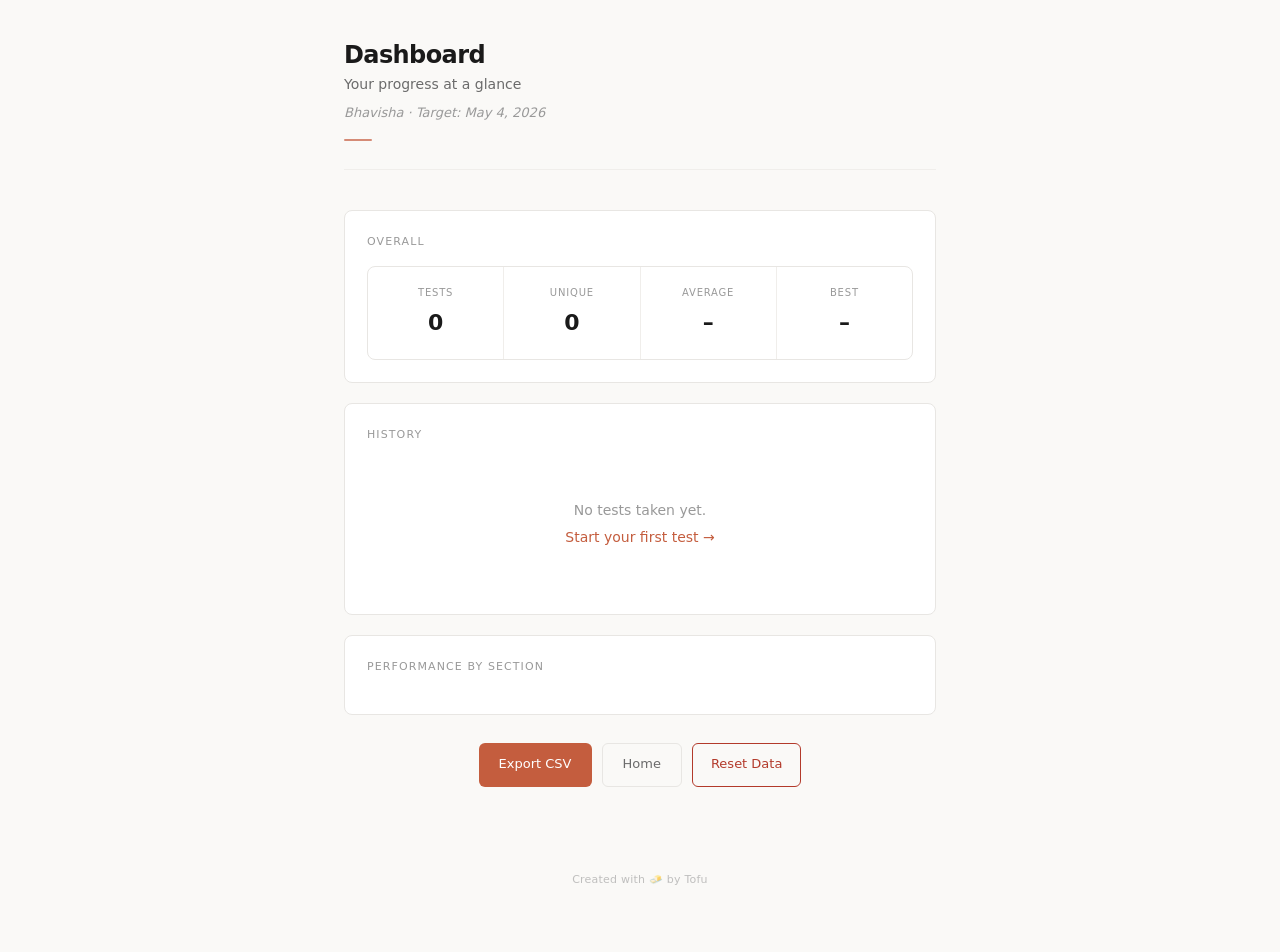
==== commit fc974cc2: "Review Round 1: layout improvements, typography, spacing, mobile fixes" ====
--- a/dashboard.html
+++ b/dashboard.html
@@ -10,8 +10,8 @@
     <div class="container">
         <div class="header">
             <h1>Dashboard</h1>
-            <p>Air Force Selection Board Preparation</p>
-            <p class="personal">For Bhavisha · Target: May 4, 2026</p>
+            <p>Your progress at a glance</p>
+            <p class="personal">Bhavisha · Target: May 4, 2026</p>
         </div>
 
         <div class="dashboard-content">
--- a/styles.css
+++ b/styles.css
@@ -74,13 +74,26 @@
 .header {
     margin-bottom: 2.5rem;
     padding: 0;
+    padding-bottom: 1.75rem;
+    border-bottom: 1px solid var(--border-light);
+}
+
+.header::after {
+    content: '';
+    display: block;
+    width: 28px;
+    height: 2px;
+    background: var(--accent);
+    margin-top: 1rem;
+    border-radius: 1px;
+    opacity: 0.7;
 }
 
 .header h1 {
-    font-size: 1.375rem;
+    font-size: 1.5rem;
     font-weight: 600;
     color: var(--text);
-    letter-spacing: -0.02em;
+    letter-spacing: -0.025em;
     line-height: 1.3;
 }
 
@@ -98,6 +111,20 @@
     margin-top: 0.5rem;
 }
 
+.countdown {
+    display: inline-block;
+    background: var(--accent-faint);
+    color: var(--accent);
+    font-size: 0.6875rem;
+    font-weight: 500;
+    font-style: normal;
+    padding: 0.1875rem 0.5rem;
+    border-radius: 3px;
+    margin-left: 0.25rem;
+    letter-spacing: 0.01em;
+    vertical-align: middle;
+}
+
 /* ────────────────────────────────────
    Stats
    ──────────────────────────────────── */
@@ -107,7 +134,8 @@
 }
 
 .stats-section h2,
-.tests-section h2 {
+.tests-section h2,
+.difficulty-group-label {
     font-size: 0.6875rem;
     font-weight: 500;
     text-transform: uppercase;
@@ -195,12 +223,40 @@
     box-shadow: inset 3px 0 0 var(--success);
 }
 
-/* Visual grouping: space before difficulty transitions (cards 11 and 16) */
-.test-card:nth-child(11),
-.test-card:nth-child(16) {
-    border-top: 1px solid var(--border);
-    margin-top: -1px;
-    padding-top: 1rem;
+/* ── Difficulty Groups ── */
+.difficulty-group {
+    margin-bottom: 1.5rem;
+}
+
+.difficulty-group:last-child {
+    margin-bottom: 0;
+}
+
+.difficulty-group-label {
+    padding: 0;
+    margin-bottom: 0.5rem;
+    display: flex;
+    align-items: center;
+    gap: 0.5rem;
+}
+
+.difficulty-group-label::after {
+    content: '';
+    flex: 1;
+    height: 1px;
+    background: var(--border-light);
+}
+
+.difficulty-group .tests-grid {
+    margin-bottom: 0;
+}
+
+.group-progress {
+    font-size: 0.625rem;
+    color: var(--text-muted);
+    font-weight: 400;
+    font-variant-numeric: tabular-nums;
+    opacity: 0.7;
 }
 
 .test-header {
@@ -229,6 +285,21 @@
     letter-spacing: 0.03em;
     white-space: nowrap;
     flex-shrink: 0;
+}
+
+.difficulty-badge[data-level="medium"] {
+    color: #7a7358;
+    background: #f7f3ea;
+}
+
+.difficulty-badge[data-level="medium-hard"] {
+    color: #8a6340;
+    background: #faf0e4;
+}
+
+.difficulty-badge[data-level="hard"] {
+    color: #944040;
+    background: #faeaea;
 }
 
 .test-body {
@@ -291,13 +362,14 @@
     background: var(--accent);
     color: #fff;
     border: none;
-    padding: 0.5625rem 1.125rem;
+    padding: 0.625rem 1.25rem;
     border-radius: var(--radius-sm);
     font-size: 0.8125rem;
     font-weight: 500;
     cursor: pointer;
     transition: background 0.12s ease;
     line-height: 1.3;
+    min-height: 2.75rem;
 }
 
 .btn-primary:hover,
@@ -316,13 +388,14 @@
     background: transparent;
     color: var(--text-secondary);
     border: 1px solid var(--border);
-    padding: 0.5rem 1.125rem;
+    padding: 0.5625rem 1.25rem;
     border-radius: var(--radius-sm);
     font-size: 0.8125rem;
     font-weight: 500;
     cursor: pointer;
     transition: border-color 0.12s ease;
     line-height: 1.3;
+    min-height: 2.75rem;
 }
 
 .btn-secondary:hover {
@@ -358,6 +431,7 @@
     cursor: pointer;
     transition: background 0.12s ease;
     line-height: 1.3;
+    min-height: 2.75rem;
 }
 
 .action-btn:hover {
@@ -901,14 +975,14 @@
 
 .footer {
     text-align: center;
-    padding: 3rem 1rem 1rem;
+    padding: 3.5rem 1rem 1.5rem;
     font-size: 0.6875rem;
     color: var(--text-muted);
     letter-spacing: 0.02em;
 }
 
 .footer p {
-    opacity: 0.5;
+    opacity: 0.6;
 }
 
 /* ────────────────────────────────────
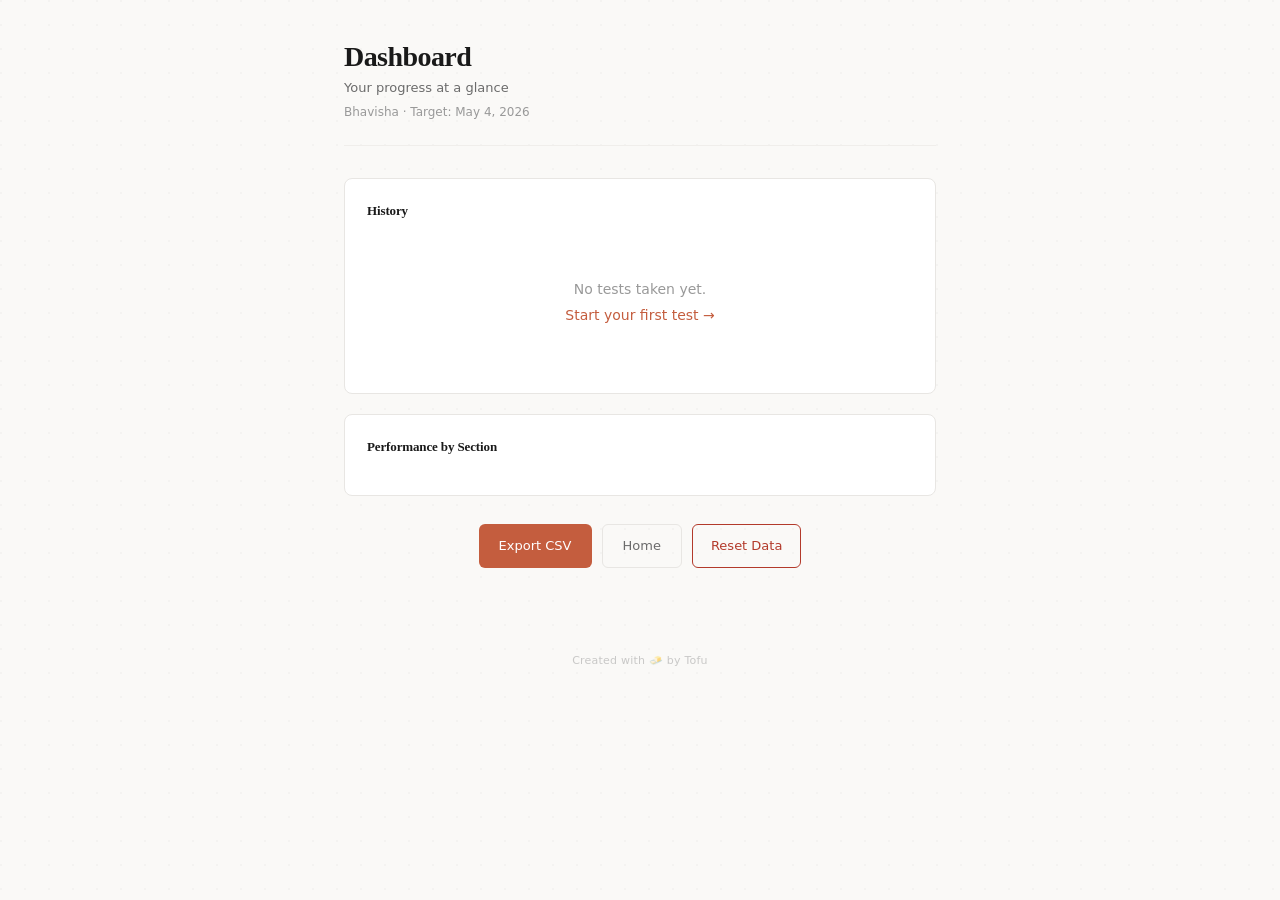
==== commit be54745c: "Designer Round 2: collapsible sections, visual hierarchy, refined interactions" ====
--- a/dashboard.html
+++ b/dashboard.html
@@ -5,6 +5,94 @@
     <meta name="viewport" content="width=device-width, initial-scale=1.0">
     <title>Dashboard — OIR Practice</title>
     <link rel="stylesheet" href="styles.css">
+    <style>
+        /* Dashboard-specific refinements */
+        .dashboard-hero {
+            display: grid;
+            grid-template-columns: 1fr 1fr;
+            gap: 0.75rem;
+            margin-bottom: 1.25rem;
+        }
+        .hero-card {
+            background: var(--card-bg);
+            border: 1px solid var(--border);
+            border-radius: var(--radius);
+            padding: 1.25rem 1rem;
+            text-align: center;
+        }
+        .hero-card.primary {
+            background: var(--text);
+            color: var(--bg);
+            border-color: var(--text);
+            position: relative;
+            overflow: hidden;
+        }
+        .hero-card.primary::before {
+            content: '';
+            position: absolute;
+            inset: 0;
+            background: radial-gradient(ellipse at 65% 25%, rgba(196,93,62,0.18) 0%, transparent 55%);
+            pointer-events: none;
+        }
+        .hero-card-label {
+            font-size: 0.5625rem;
+            text-transform: uppercase;
+            letter-spacing: 0.1em;
+            opacity: 0.5;
+            margin-bottom: 0.25rem;
+            font-weight: 500;
+            position: relative;
+        }
+        .hero-card-value {
+            font-family: var(--font-mono);
+            font-size: 1.75rem;
+            font-weight: 700;
+            font-variant-numeric: tabular-nums;
+            position: relative;
+            line-height: 1.2;
+        }
+        .hero-card-sub {
+            font-size: 0.6875rem;
+            opacity: 0.45;
+            margin-top: 0.25rem;
+            position: relative;
+        }
+        .weak-callout {
+            background: var(--warning-bg);
+            border: 1px solid var(--warning-border);
+            border-radius: var(--radius);
+            padding: 0.875rem 1rem;
+            margin-bottom: 1.25rem;
+            display: flex;
+            align-items: center;
+            gap: 0.75rem;
+        }
+        .weak-callout-icon {
+            font-size: 1.25rem;
+            flex-shrink: 0;
+        }
+        .weak-callout-text {
+            font-size: 0.8125rem;
+            color: var(--warning-text);
+            line-height: 1.5;
+        }
+        .weak-callout-text strong {
+            font-weight: 600;
+        }
+
+        @media (max-width: 480px) {
+            .dashboard-hero {
+                grid-template-columns: 1fr 1fr;
+                gap: 0.5rem;
+            }
+            .hero-card {
+                padding: 1rem 0.75rem;
+            }
+            .hero-card-value {
+                font-size: 1.375rem;
+            }
+        }
+    </style>
 </head>
 <body>
     <div class="container">
@@ -15,28 +103,41 @@
         </div>
 
         <div class="dashboard-content">
-            <!-- Overall Stats -->
-            <section class="dashboard-section">
-                <h2>Overall</h2>
-                <div id="overallStats" class="stats-grid">
-                    <div class="stat-card">
-                        <div class="stat-label">Tests</div>
-                        <div class="stat-value" id="testsTaken">0</div>
-                    </div>
-                    <div class="stat-card">
-                        <div class="stat-label">Unique</div>
-                        <div class="stat-value" id="uniqueTests">0</div>
-                    </div>
-                    <div class="stat-card">
-                        <div class="stat-label">Average</div>
-                        <div class="stat-value" id="avgScore">–</div>
-                    </div>
-                    <div class="stat-card">
-                        <div class="stat-label">Best</div>
-                        <div class="stat-value" id="bestScore">–</div>
-                    </div>
-                </div>
-            </section>
+            <!-- Hero Stats -->
+            <div class="dashboard-hero" id="dashboardHero" style="display: none;">
+                <div class="hero-card primary">
+                    <div class="hero-card-label">Average Score</div>
+                    <div class="hero-card-value" id="heroAvg">–</div>
+                </div>
+                <div class="hero-card primary">
+                    <div class="hero-card-label">Best Score</div>
+                    <div class="hero-card-value" id="heroBest">–</div>
+                    <div class="hero-card-sub" id="heroBestTest"></div>
+                </div>
+                <div class="hero-card">
+                    <div class="hero-card-label">Tests Taken</div>
+                    <div class="hero-card-value" id="testsTaken">0</div>
+                </div>
+                <div class="hero-card">
+                    <div class="hero-card-label">Unique Tests</div>
+                    <div class="hero-card-value" id="uniqueTests">0</div>
+                    <div class="hero-card-sub" id="heroRemaining"></div>
+                </div>
+            </div>
+
+            <!-- Weakness Callout -->
+            <div class="weak-callout" id="weakCallout" style="display: none;">
+                <span class="weak-callout-icon">⚡</span>
+                <div class="weak-callout-text">
+                    Focus area: <strong id="weakSection">–</strong> — <span id="weakPct">–</span>
+                </div>
+            </div>
+
+            <!-- Overall Stats (hidden, kept for JS compatibility) -->
+            <div id="overallStats" style="display: none;">
+                <div id="avgScore"></div>
+                <div id="bestScore"></div>
+            </div>
 
             <!-- Test History -->
             <section class="dashboard-section">
@@ -92,10 +193,27 @@
                 return;
             }
 
-            // Load overall stats
+            // Load hero stats
             const stats = getOverallStats();
+            const heroEl = document.getElementById('dashboardHero');
+            heroEl.style.display = 'grid';
+
+            document.getElementById('heroAvg').textContent = stats.avgScore + '%';
+            document.getElementById('heroBest').textContent = stats.bestScore + '/50';
+            document.getElementById('heroBestTest').textContent = stats.bestTest || '';
             document.getElementById('testsTaken').textContent = stats.testsTaken;
             document.getElementById('uniqueTests').textContent = stats.uniqueTests;
+            document.getElementById('heroRemaining').textContent = (20 - stats.uniqueTests) + ' remaining';
+
+            // Weakness callout
+            if (stats.weakestSection) {
+                const weakEl = document.getElementById('weakCallout');
+                weakEl.style.display = 'flex';
+                document.getElementById('weakSection').textContent = stats.weakestSection;
+                document.getElementById('weakPct').textContent = stats.weakestPct + '% accuracy';
+            }
+
+            // Hidden fields for compatibility
             document.getElementById('avgScore').textContent = stats.avgScore + '%';
             document.getElementById('bestScore').textContent = stats.bestScore + '/50';
 
--- a/styles.css
+++ b/styles.css
@@ -1,4 +1,5 @@
-/* OIR Practice Platform — Minimal Redesign */
+/* OIR Practice Platform — Designer Round 2
+   Font pairing · Compact grid · Collapsible sections · Personality */
 
 *,
 *::before,
@@ -27,15 +28,19 @@
     --danger: #b33a2b;
     --radius: 8px;
     --radius-sm: 6px;
+    --font-serif: Georgia, 'Times New Roman', serif;
+    --font-mono: 'SF Mono', 'Cascadia Code', 'Fira Code', 'Consolas', monospace;
 }
 
 ::selection {
-    background: rgba(196, 93, 62, 0.12);
+    background: rgba(196, 93, 62, 0.15);
 }
 
 body {
     font-family: -apple-system, BlinkMacSystemFont, 'Segoe UI', system-ui, sans-serif;
     background: var(--bg);
+    background-image: radial-gradient(circle at 1px 1px, rgba(0,0,0,0.022) 1px, transparent 0);
+    background-size: 24px 24px;
     color: var(--text);
     line-height: 1.6;
     min-height: 100vh;
@@ -72,57 +77,96 @@
    ──────────────────────────────────── */
 
 .header {
-    margin-bottom: 2.5rem;
-    padding: 0;
-    padding-bottom: 1.75rem;
+    margin-bottom: 2rem;
+    padding-bottom: 1.5rem;
     border-bottom: 1px solid var(--border-light);
 }
 
-.header::after {
-    content: '';
-    display: block;
-    width: 28px;
-    height: 2px;
-    background: var(--accent);
-    margin-top: 1rem;
-    border-radius: 1px;
-    opacity: 0.7;
-}
-
 .header h1 {
-    font-size: 1.5rem;
-    font-weight: 600;
-    color: var(--text);
-    letter-spacing: -0.025em;
-    line-height: 1.3;
+    font-family: var(--font-serif);
+    font-size: 1.75rem;
+    font-weight: 700;
+    color: var(--text);
+    letter-spacing: -0.02em;
+    line-height: 1.2;
 }
 
 .header p {
     color: var(--text-secondary);
-    font-size: 0.875rem;
-    margin-top: 0.2rem;
+    font-size: 0.8125rem;
+    margin-top: 0.25rem;
     line-height: 1.5;
 }
 
 .header .personal {
     color: var(--text-muted);
-    font-size: 0.8125rem;
-    font-style: italic;
-    margin-top: 0.5rem;
-}
-
+    font-size: 0.75rem;
+    margin-top: 0.375rem;
+}
+
+/* Old countdown badge — hidden on index (hero replaces it) */
 .countdown {
     display: inline-block;
     background: var(--accent-faint);
     color: var(--accent);
     font-size: 0.6875rem;
     font-weight: 500;
-    font-style: normal;
     padding: 0.1875rem 0.5rem;
     border-radius: 3px;
     margin-left: 0.25rem;
     letter-spacing: 0.01em;
     vertical-align: middle;
+    font-style: normal;
+}
+
+/* ────────────────────────────────────
+   Countdown Hero (index.html)
+   ──────────────────────────────────── */
+
+.countdown-hero {
+    background: var(--text);
+    color: #faf9f7;
+    border-radius: var(--radius);
+    padding: 2rem 1.5rem;
+    text-align: center;
+    margin-bottom: 2rem;
+    position: relative;
+    overflow: hidden;
+}
+
+.countdown-hero::before {
+    content: '';
+    position: absolute;
+    inset: 0;
+    background: radial-gradient(ellipse at 65% 25%, rgba(196,93,62,0.18) 0%, transparent 55%);
+    pointer-events: none;
+}
+
+.countdown-days {
+    font-family: var(--font-mono);
+    font-size: 3.5rem;
+    font-weight: 700;
+    line-height: 1;
+    letter-spacing: -0.04em;
+    position: relative;
+}
+
+.countdown-unit {
+    font-family: -apple-system, BlinkMacSystemFont, 'Segoe UI', system-ui, sans-serif;
+    font-size: 1.125rem;
+    font-weight: 400;
+    opacity: 0.45;
+    margin-left: 0.125rem;
+    letter-spacing: 0;
+}
+
+.countdown-label {
+    font-size: 0.6875rem;
+    text-transform: uppercase;
+    letter-spacing: 0.12em;
+    opacity: 0.4;
+    margin-top: 0.625rem;
+    position: relative;
 }
 
 /* ────────────────────────────────────
@@ -130,18 +174,17 @@
    ──────────────────────────────────── */
 
 .stats-section {
-    margin-bottom: 2.5rem;
+    margin-bottom: 2rem;
 }
 
 .stats-section h2,
-.tests-section h2,
-.difficulty-group-label {
-    font-size: 0.6875rem;
+.tests-section h2 {
+    font-size: 0.625rem;
     font-weight: 500;
     text-transform: uppercase;
-    letter-spacing: 0.1em;
-    color: var(--text-muted);
-    margin-bottom: 0.625rem;
+    letter-spacing: 0.12em;
+    color: var(--text-muted);
+    margin-bottom: 0.5rem;
 }
 
 .stats-grid {
@@ -155,201 +198,260 @@
 
 .stat-card {
     flex: 1;
-    padding: 1.125rem 0.75rem;
+    padding: 1rem 0.5rem;
     text-align: center;
     border-right: 1px solid var(--border-light);
-    transition: none;
 }
 
 .stat-card:last-child {
     border-right: none;
 }
 
-.stat-card:hover {
-    transform: none;
-    box-shadow: none;
-}
-
 .stat-label {
+    font-size: 0.5625rem;
+    text-transform: uppercase;
+    letter-spacing: 0.1em;
+    color: var(--text-muted);
+    margin-bottom: 0.125rem;
+    font-weight: 500;
+}
+
+.stat-value {
+    font-family: var(--font-mono);
+    font-size: 1.25rem;
+    font-weight: 600;
+    color: var(--text);
+    font-variant-numeric: tabular-nums;
+}
+
+/* ────────────────────────────────────
+   Test List — Collapsible Groups
+   ──────────────────────────────────── */
+
+.tests-section {
+    margin-bottom: 2rem;
+}
+
+.difficulty-group {
+    margin-bottom: 0.125rem;
+}
+
+.difficulty-group:last-child {
+    margin-bottom: 0;
+}
+
+/* Clickable group header */
+.difficulty-group-header {
+    display: flex;
+    align-items: center;
+    gap: 0.375rem;
+    padding: 0.625rem 0.5rem;
+    cursor: pointer;
+    user-select: none;
+    border-radius: var(--radius-sm);
+    transition: background 0.1s;
+}
+
+.difficulty-group-header:hover {
+    background: rgba(0,0,0,0.025);
+}
+
+.group-chevron {
+    display: inline-flex;
+    align-items: center;
+    justify-content: center;
+    width: 1rem;
+    height: 1rem;
+    font-size: 0.875rem;
+    color: var(--text-muted);
+    transition: transform 0.25s ease;
+    flex-shrink: 0;
+}
+
+.group-chevron.open {
+    transform: rotate(90deg);
+}
+
+/* Override old .difficulty-group-label styles */
+.difficulty-group-label {
+    font-size: 0.8125rem;
+    font-weight: 600;
+    color: var(--text);
+    letter-spacing: -0.01em;
+    text-transform: none;
+    margin-bottom: 0;
+}
+
+.difficulty-group-label::after {
+    display: none;
+}
+
+.group-progress {
+    font-family: var(--font-mono);
     font-size: 0.625rem;
-    text-transform: uppercase;
-    letter-spacing: 0.08em;
-    color: var(--text-muted);
-    margin-bottom: 0.25rem;
-    font-weight: 500;
-}
-
-.stat-value {
-    font-size: 1.375rem;
-    font-weight: 600;
-    color: var(--text);
+    color: var(--text-muted);
+    font-weight: 400;
+    margin-left: auto;
     font-variant-numeric: tabular-nums;
 }
 
-/* ────────────────────────────────────
-   Test List
-   ──────────────────────────────────── */
-
-.tests-section {
-    margin-bottom: 2.5rem;
-}
-
-.tests-grid {
-    display: flex;
-    flex-direction: column;
-    gap: 0;
+.group-progress-bar {
+    width: 3rem;
+    height: 3px;
+    background: var(--border-light);
+    border-radius: 2px;
+    overflow: hidden;
+    margin-left: 0.5rem;
+}
+
+.group-progress-fill {
+    height: 100%;
+    background: var(--success);
+    border-radius: 2px;
+    transition: width 0.3s ease;
+}
+
+/* Collapsible body */
+.difficulty-group-body {
+    overflow: hidden;
+    max-height: 600px;
+    transition: max-height 0.35s ease, opacity 0.25s ease;
+    opacity: 1;
+    padding-bottom: 0.75rem;
+}
+
+.difficulty-group-body.collapsed {
+    max-height: 0;
+    opacity: 0;
+    padding-bottom: 0;
+}
+
+/* Compact 2-column grid */
+.tests-compact-grid {
+    display: grid;
+    grid-template-columns: repeat(2, 1fr);
+    gap: 0.5rem;
+    padding: 0.25rem 0.5rem;
+}
+
+/* ────────────────────────────────────
+   Compact Test Card
+   ──────────────────────────────────── */
+
+.test-card {
+    padding: 0.75rem 0.875rem;
     border: 1px solid var(--border);
     border-radius: var(--radius);
+    cursor: pointer;
+    transition: border-color 0.15s, box-shadow 0.2s, transform 0.15s;
     background: var(--card-bg);
-    overflow: hidden;
-}
-
-.test-card {
-    padding: 0.875rem 1.125rem;
-    border-bottom: 1px solid var(--border-light);
-    transition: background 0.12s ease;
-}
-
-.test-card:last-child {
-    border-bottom: none;
+    position: relative;
+    display: flex;
+    flex-direction: column;
+    min-height: 4.25rem;
+}
+
+.test-card:hover {
+    border-color: var(--accent);
+    box-shadow: 0 3px 12px rgba(0,0,0,0.045);
+    transform: translateY(-1px);
 }
 
 .test-card:active {
-    background: var(--accent-faint);
-}
-
-/* Completed indicator — subtle inner left border */
+    transform: translateY(0);
+    box-shadow: 0 1px 4px rgba(0,0,0,0.04);
+}
+
 .test-card.completed {
-    box-shadow: inset 3px 0 0 var(--success);
-}
-
-/* ── Difficulty Groups ── */
-.difficulty-group {
-    margin-bottom: 1.5rem;
-}
-
-.difficulty-group:last-child {
-    margin-bottom: 0;
-}
-
-.difficulty-group-label {
-    padding: 0;
-    margin-bottom: 0.5rem;
-    display: flex;
+    border-left: 3px solid var(--success);
+}
+
+.card-top {
+    display: flex;
+    justify-content: space-between;
+    align-items: flex-start;
+}
+
+.test-num {
+    font-family: var(--font-serif);
+    font-size: 1.375rem;
+    font-weight: 700;
+    color: var(--text);
+    line-height: 1;
+}
+
+.card-check {
+    color: var(--success);
+    font-size: 0.8125rem;
+    font-weight: 700;
+    line-height: 1;
+}
+
+.card-new {
+    font-size: 0.5rem;
+    text-transform: uppercase;
+    letter-spacing: 0.1em;
+    color: var(--text-muted);
+    background: var(--bg);
+    padding: 0.125rem 0.3125rem;
+    border-radius: 3px;
+    line-height: 1.4;
+}
+
+.card-score {
+    font-family: var(--font-mono);
+    font-size: 0.6875rem;
+    color: var(--text-secondary);
+    margin-top: 0.25rem;
+    font-variant-numeric: tabular-nums;
+}
+
+.card-bottom {
+    margin-top: auto;
+    padding-top: 0.25rem;
+    display: flex;
+    justify-content: space-between;
     align-items: center;
-    gap: 0.5rem;
-}
-
-.difficulty-group-label::after {
-    content: '';
-    flex: 1;
-    height: 1px;
-    background: var(--border-light);
-}
-
-.difficulty-group .tests-grid {
-    margin-bottom: 0;
-}
-
-.group-progress {
+}
+
+.card-action {
     font-size: 0.625rem;
-    color: var(--text-muted);
-    font-weight: 400;
-    font-variant-numeric: tabular-nums;
-    opacity: 0.7;
-}
-
-.test-header {
-    display: flex;
-    align-items: center;
-    justify-content: space-between;
-    gap: 0.5rem;
-    margin-bottom: 0;
-}
-
-.test-header h3 {
-    font-size: 0.9rem;
-    font-weight: 500;
-    color: var(--text);
-    line-height: 1.3;
-}
-
-.difficulty-badge {
-    display: inline-block;
-    padding: 0.125rem 0.4375rem;
-    font-size: 0.625rem;
-    font-weight: 500;
-    color: var(--text-muted);
-    background: var(--bg);
-    border-radius: 3px;
-    letter-spacing: 0.03em;
-    white-space: nowrap;
-    flex-shrink: 0;
-}
-
-.difficulty-badge[data-level="medium"] {
-    color: #7a7358;
-    background: #f7f3ea;
-}
-
-.difficulty-badge[data-level="medium-hard"] {
-    color: #8a6340;
-    background: #faf0e4;
-}
-
-.difficulty-badge[data-level="hard"] {
-    color: #944040;
-    background: #faeaea;
-}
-
-.test-body {
-    margin-top: 0.375rem;
-    margin-bottom: 0.5rem;
-}
-
-/* Hide redundant per-card details (same for all tests) */
-.test-details {
-    display: none;
-}
-
-/* Hide verbose status text — completion shown via left border + score */
-.test-status {
-    display: none;
-}
-
-.test-score {
-    display: inline-flex;
-    align-items: baseline;
-    gap: 0.3rem;
-    padding: 0.25rem 0.5rem;
-    background: var(--bg);
-    border-radius: var(--radius-sm);
-    margin-top: 0.25rem;
-}
-
-.score-label {
-    font-size: 0.6875rem;
-    color: var(--text-muted);
-    font-weight: 400;
-}
-
-.score-value {
-    font-size: 0.8125rem;
-    font-weight: 600;
-    color: var(--text);
-    font-variant-numeric: tabular-nums;
-}
-
-.attempt-count {
-    font-size: 0.6875rem;
-    color: var(--text-muted);
-    margin-top: 0.125rem;
-}
-
-.test-actions {
-    display: flex;
-    gap: 0.5rem;
-    margin-top: 0.5rem;
+    color: var(--accent);
+    opacity: 0;
+    transition: opacity 0.15s;
+    letter-spacing: 0.02em;
+}
+
+.test-card:hover .card-action {
+    opacity: 1;
+}
+
+.results-link {
+    font-size: 0.5625rem;
+    color: var(--text-muted);
+    opacity: 0;
+    transition: opacity 0.15s;
+    text-decoration: none;
+    letter-spacing: 0.02em;
+}
+
+.test-card:hover .results-link {
+    opacity: 0.8;
+}
+
+.results-link:hover {
+    color: var(--accent);
+    text-decoration: none;
+}
+
+/* Mobile: show actions always (no hover) */
+@media (hover: none) {
+    .card-action {
+        opacity: 0.6;
+    }
+    .results-link {
+        opacity: 0.6;
+    }
 }
 
 /* ────────────────────────────────────
@@ -367,7 +469,7 @@
     font-size: 0.8125rem;
     font-weight: 500;
     cursor: pointer;
-    transition: background 0.12s ease;
+    transition: background 0.12s ease, transform 0.1s ease;
     line-height: 1.3;
     min-height: 2.75rem;
 }
@@ -376,12 +478,14 @@
 .start-btn:hover,
 .submit-btn:hover {
     background: var(--accent-hover);
+    transform: translateY(-1px);
 }
 
 .btn-primary:active,
 .start-btn:active,
 .submit-btn:active {
     background: #943f28;
+    transform: translateY(0);
 }
 
 .btn-secondary {
@@ -426,16 +530,21 @@
     border: none;
     padding: 0.6875rem 1.375rem;
     border-radius: var(--radius-sm);
-    font-size: 0.875rem;
+    font-size: 0.8125rem;
     font-weight: 500;
     cursor: pointer;
-    transition: background 0.12s ease;
+    transition: background 0.12s ease, transform 0.1s ease;
     line-height: 1.3;
     min-height: 2.75rem;
 }
 
 .action-btn:hover {
     background: var(--accent-hover);
+    transform: translateY(-1px);
+}
+
+.action-btn:active {
+    transform: translateY(0);
 }
 
 .action-btn.secondary {
@@ -465,13 +574,15 @@
 .instructions {
     background: var(--card-bg);
     border: 1px solid var(--border);
-    border-radius: var(--radius);
-    padding: 1.5rem;
+    border-left: 3px solid var(--accent);
+    border-radius: 0 var(--radius) var(--radius) 0;
+    padding: 1.5rem 1.5rem 1.5rem 1.25rem;
     margin-bottom: 1.5rem;
 }
 
 .instructions h3 {
-    font-size: 0.9rem;
+    font-family: var(--font-serif);
+    font-size: 1rem;
     font-weight: 600;
     margin-bottom: 0.75rem;
     color: var(--text);
@@ -504,8 +615,9 @@
 }
 
 .start-btn {
-    padding: 0.8125rem 2.25rem;
+    padding: 0.875rem 2.5rem;
     font-size: 0.9375rem;
+    letter-spacing: 0.02em;
 }
 
 /* ────────────────────────────────────
@@ -524,6 +636,15 @@
     color: var(--text);
     font-variant-numeric: tabular-nums;
     letter-spacing: 0.01em;
+    position: sticky;
+    top: 0.5rem;
+    z-index: 50;
+    box-shadow: 0 2px 8px rgba(0,0,0,0.04);
+}
+
+.timer-section #timer {
+    font-family: var(--font-mono);
+    font-weight: 600;
 }
 
 .timer-section.warning {
@@ -549,12 +670,13 @@
 .section-header {
     padding: 0.625rem 0;
     margin: 2rem 0 0.875rem;
-    font-size: 0.6875rem;
-    font-weight: 500;
-    text-transform: uppercase;
-    letter-spacing: 0.08em;
-    color: var(--text-muted);
+    font-family: var(--font-serif);
+    font-size: 0.8125rem;
+    font-weight: 600;
+    letter-spacing: 0;
+    color: var(--text);
     border-bottom: 1px solid var(--border);
+    text-transform: none;
 }
 
 .question {
@@ -621,8 +743,9 @@
 .submit-btn {
     display: block;
     margin: 1.75rem auto;
-    padding: 0.8125rem 2.25rem;
+    padding: 0.875rem 2.5rem;
     font-size: 0.9375rem;
+    letter-spacing: 0.02em;
 }
 
 /* ────────────────────────────────────
@@ -637,25 +760,39 @@
     background: var(--text);
     color: var(--bg);
     border-radius: var(--radius);
-    padding: 2.25rem 1.75rem;
+    padding: 2.5rem 1.75rem;
     text-align: center;
     margin-bottom: 1.5rem;
+    position: relative;
+    overflow: hidden;
+}
+
+.score-card::before {
+    content: '';
+    position: absolute;
+    inset: 0;
+    background: radial-gradient(ellipse at 65% 25%, rgba(196,93,62,0.18) 0%, transparent 55%);
+    pointer-events: none;
 }
 
 .score-card h2 {
-    font-size: 0.875rem;
+    font-family: var(--font-serif);
+    font-size: 0.9375rem;
     font-weight: 400;
     margin-bottom: 0.5rem;
     opacity: 0.7;
     letter-spacing: 0.02em;
+    position: relative;
 }
 
 .score-card .score {
-    font-size: 2.75rem;
-    font-weight: 600;
-    letter-spacing: -0.03em;
+    font-family: var(--font-mono);
+    font-size: 3rem;
+    font-weight: 700;
+    letter-spacing: -0.04em;
     font-variant-numeric: tabular-nums;
     line-height: 1.2;
+    position: relative;
 }
 
 .section-scores {
@@ -675,15 +812,16 @@
 }
 
 .section-scores .section-score h3 {
-    font-size: 0.625rem;
+    font-size: 0.5625rem;
     text-transform: uppercase;
-    letter-spacing: 0.06em;
+    letter-spacing: 0.08em;
     color: var(--text-muted);
     margin-bottom: 0.375rem;
     font-weight: 500;
 }
 
 .section-scores .section-score .score {
+    font-family: var(--font-mono);
     font-size: 1.375rem;
     font-weight: 600;
     color: var(--text);
@@ -707,7 +845,8 @@
 }
 
 .wrong-answers h3 {
-    font-size: 0.875rem;
+    font-family: var(--font-serif);
+    font-size: 0.9375rem;
     font-weight: 600;
     color: var(--text);
     margin-bottom: 1rem;
@@ -787,12 +926,13 @@
 }
 
 .dashboard-section h2 {
-    font-size: 0.6875rem;
-    font-weight: 500;
-    text-transform: uppercase;
-    letter-spacing: 0.1em;
-    color: var(--text-muted);
+    font-family: var(--font-serif);
+    font-size: 0.8125rem;
+    font-weight: 600;
+    color: var(--text);
     margin-bottom: 1rem;
+    text-transform: none;
+    letter-spacing: -0.01em;
 }
 
 .test-history {
@@ -804,7 +944,6 @@
 .history-item {
     padding: 0.875rem 0;
     border-bottom: 1px solid var(--border-light);
-    transition: none;
 }
 
 .history-item:first-child {
@@ -814,11 +953,6 @@
 .history-item:last-child {
     border-bottom: none;
     padding-bottom: 0;
-}
-
-.history-item:hover {
-    border-color: var(--border-light);
-    box-shadow: none;
 }
 
 .history-header {
@@ -854,6 +988,7 @@
 }
 
 .history-score strong {
+    font-family: var(--font-mono);
     color: var(--accent);
     font-weight: 600;
 }
@@ -875,7 +1010,8 @@
     padding: 0.125rem 0.4375rem;
     background: var(--bg);
     border-radius: 3px;
-    font-size: 0.625rem;
+    font-family: var(--font-mono);
+    font-size: 0.5625rem;
     color: var(--text-muted);
     font-variant-numeric: tabular-nums;
 }
@@ -910,12 +1046,12 @@
 
 /* Section-score inside section-card (dashboard context) */
 .section-card .section-score {
+    font-family: var(--font-mono);
     font-size: 1.0625rem;
     font-weight: 600;
     color: var(--text);
     margin-bottom: 0.125rem;
     font-variant-numeric: tabular-nums;
-    /* Reset card-like styles from results context */
     background: none;
     border: none;
     padding: 0;
@@ -932,7 +1068,7 @@
 
 .section-bar {
     width: 100%;
-    height: 3px;
+    height: 4px;
     background: var(--border-light);
     border-radius: 2px;
     overflow: hidden;
@@ -942,7 +1078,7 @@
     height: 100%;
     background: var(--accent);
     border-radius: 2px;
-    transition: width 0.4s ease;
+    transition: width 0.6s ease;
 }
 
 .dashboard-actions {
@@ -982,7 +1118,7 @@
 }
 
 .footer p {
-    opacity: 0.6;
+    opacity: 0.5;
 }
 
 /* ────────────────────────────────────
@@ -995,7 +1131,15 @@
     }
 
     .header h1 {
-        font-size: 1.25rem;
+        font-size: 1.375rem;
+    }
+
+    .countdown-hero {
+        padding: 1.5rem 1rem;
+    }
+
+    .countdown-days {
+        font-size: 2.75rem;
     }
 
     .stat-card {
@@ -1007,25 +1151,26 @@
     }
 
     .stat-label {
-        font-size: 0.5625rem;
+        font-size: 0.5rem;
+    }
+
+    .tests-compact-grid {
+        grid-template-columns: repeat(2, 1fr);
+        gap: 0.375rem;
+        padding: 0.25rem 0.25rem;
     }
 
     .test-card {
-        padding: 0.75rem 1rem;
-    }
-
-    .test-actions {
-        flex-direction: column;
-    }
-
-    .test-actions .btn-primary,
-    .test-actions .btn-secondary {
-        width: 100%;
-        text-align: center;
+        padding: 0.625rem 0.75rem;
+        min-height: 3.75rem;
+    }
+
+    .test-num {
+        font-size: 1.125rem;
     }
 
     .score-card .score {
-        font-size: 2.25rem;
+        font-size: 2.5rem;
     }
 
     .section-scores {
@@ -1060,6 +1205,11 @@
         flex-direction: column;
         align-items: flex-start;
         gap: 0.25rem;
+    }
+
+    .timer-section {
+        top: 0;
+        border-radius: 0 0 var(--radius) var(--radius);
     }
 }
 
@@ -1072,12 +1222,14 @@
     .actions-section,
     .dashboard-actions,
     .test-actions,
-    .result-actions {
+    .result-actions,
+    .countdown-hero {
         display: none;
     }
 
     body {
         background: #fff;
+        background-image: none;
     }
 
     .container {
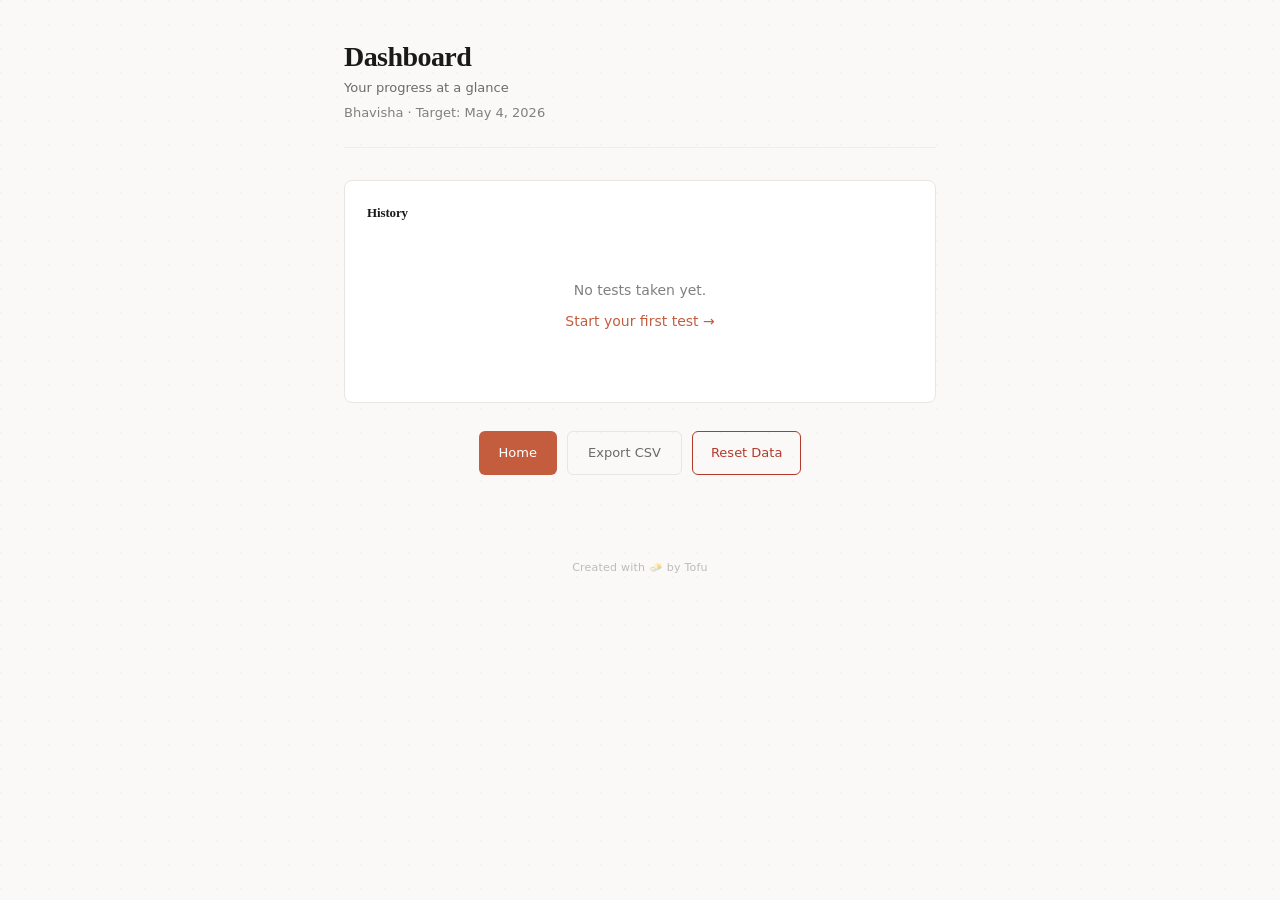
==== commit 3c814687: "Review Round 2: cross-page consistency, accessibility, micro-interactions, timer polish" ====
--- a/dashboard.html
+++ b/dashboard.html
@@ -5,94 +5,6 @@
     <meta name="viewport" content="width=device-width, initial-scale=1.0">
     <title>Dashboard — OIR Practice</title>
     <link rel="stylesheet" href="styles.css">
-    <style>
-        /* Dashboard-specific refinements */
-        .dashboard-hero {
-            display: grid;
-            grid-template-columns: 1fr 1fr;
-            gap: 0.75rem;
-            margin-bottom: 1.25rem;
-        }
-        .hero-card {
-            background: var(--card-bg);
-            border: 1px solid var(--border);
-            border-radius: var(--radius);
-            padding: 1.25rem 1rem;
-            text-align: center;
-        }
-        .hero-card.primary {
-            background: var(--text);
-            color: var(--bg);
-            border-color: var(--text);
-            position: relative;
-            overflow: hidden;
-        }
-        .hero-card.primary::before {
-            content: '';
-            position: absolute;
-            inset: 0;
-            background: radial-gradient(ellipse at 65% 25%, rgba(196,93,62,0.18) 0%, transparent 55%);
-            pointer-events: none;
-        }
-        .hero-card-label {
-            font-size: 0.5625rem;
-            text-transform: uppercase;
-            letter-spacing: 0.1em;
-            opacity: 0.5;
-            margin-bottom: 0.25rem;
-            font-weight: 500;
-            position: relative;
-        }
-        .hero-card-value {
-            font-family: var(--font-mono);
-            font-size: 1.75rem;
-            font-weight: 700;
-            font-variant-numeric: tabular-nums;
-            position: relative;
-            line-height: 1.2;
-        }
-        .hero-card-sub {
-            font-size: 0.6875rem;
-            opacity: 0.45;
-            margin-top: 0.25rem;
-            position: relative;
-        }
-        .weak-callout {
-            background: var(--warning-bg);
-            border: 1px solid var(--warning-border);
-            border-radius: var(--radius);
-            padding: 0.875rem 1rem;
-            margin-bottom: 1.25rem;
-            display: flex;
-            align-items: center;
-            gap: 0.75rem;
-        }
-        .weak-callout-icon {
-            font-size: 1.25rem;
-            flex-shrink: 0;
-        }
-        .weak-callout-text {
-            font-size: 0.8125rem;
-            color: var(--warning-text);
-            line-height: 1.5;
-        }
-        .weak-callout-text strong {
-            font-weight: 600;
-        }
-
-        @media (max-width: 480px) {
-            .dashboard-hero {
-                grid-template-columns: 1fr 1fr;
-                gap: 0.5rem;
-            }
-            .hero-card {
-                padding: 1rem 0.75rem;
-            }
-            .hero-card-value {
-                font-size: 1.375rem;
-            }
-        }
-    </style>
 </head>
 <body>
     <div class="container">
@@ -157,11 +69,11 @@
 
             <!-- Actions -->
             <section class="dashboard-actions">
-                <button class="btn-primary" onclick="exportToCSV()">
+                <button class="btn-primary" onclick="location.href='index.html'">
+                    Home
+                </button>
+                <button class="btn-secondary" onclick="exportToCSV()">
                     Export CSV
-                </button>
-                <button class="btn-secondary" onclick="location.href='index.html'">
-                    Home
                 </button>
                 <button class="btn-danger" onclick="resetAllProgress()">
                     Reset Data
@@ -190,6 +102,9 @@
                         <p><a href="index.html">Start your first test →</a></p>
                     </div>
                 `;
+                // Hide sections that need data
+                const sectionPerf = document.getElementById('sectionPerformance');
+                if (sectionPerf) sectionPerf.closest('.dashboard-section').style.display = 'none';
                 return;
             }
 
--- a/styles.css
+++ b/styles.css
@@ -14,7 +14,7 @@
     --card-bg: #ffffff;
     --text: #1a1a1a;
     --text-secondary: #6b6b6b;
-    --text-muted: #999;
+    --text-muted: #808080;
     --border: #e8e6e3;
     --border-light: #f0eeeb;
     --accent: #c45d3e;
@@ -36,6 +36,24 @@
     background: rgba(196, 93, 62, 0.15);
 }
 
+/* ────────────────────────────────────
+   Focus — keyboard accessibility
+   ──────────────────────────────────── */
+
+:focus-visible {
+    outline: 2px solid var(--accent);
+    outline-offset: 2px;
+}
+
+button:focus-visible,
+.test-card:focus-visible,
+.action-btn:focus-visible,
+.option:focus-within {
+    outline: 2px solid var(--accent);
+    outline-offset: 2px;
+    border-color: var(--accent);
+}
+
 body {
     font-family: -apple-system, BlinkMacSystemFont, 'Segoe UI', system-ui, sans-serif;
     background: var(--bg);
@@ -100,7 +118,7 @@
 
 .header .personal {
     color: var(--text-muted);
-    font-size: 0.75rem;
+    font-size: 0.8125rem;
     margin-top: 0.375rem;
 }
 
@@ -208,7 +226,7 @@
 }
 
 .stat-label {
-    font-size: 0.5625rem;
+    font-size: 0.625rem;
     text-transform: uppercase;
     letter-spacing: 0.1em;
     color: var(--text-muted);
@@ -349,6 +367,7 @@
     display: flex;
     flex-direction: column;
     min-height: 4.25rem;
+    -webkit-tap-highlight-color: transparent;
 }
 
 .test-card:hover {
@@ -388,14 +407,16 @@
 }
 
 .card-new {
-    font-size: 0.5rem;
+    font-size: 0.5625rem;
     text-transform: uppercase;
-    letter-spacing: 0.1em;
-    color: var(--text-muted);
-    background: var(--bg);
-    padding: 0.125rem 0.3125rem;
-    border-radius: 3px;
+    letter-spacing: 0.06em;
+    color: var(--accent);
+    opacity: 0.5;
+    background: none;
+    padding: 0;
+    border-radius: 0;
     line-height: 1.4;
+    font-weight: 500;
 }
 
 .card-score {
@@ -621,30 +642,79 @@
 }
 
 /* ────────────────────────────────────
+   Test Progress Bar (test.html)
+   ──────────────────────────────────── */
+
+.test-progress {
+    display: flex;
+    align-items: center;
+    gap: 0.75rem;
+    margin-bottom: 1.5rem;
+}
+
+.test-progress-bar {
+    flex: 1;
+    height: 3px;
+    background: var(--border-light);
+    border-radius: 2px;
+    overflow: hidden;
+}
+
+.test-progress-fill {
+    height: 100%;
+    background: var(--accent);
+    border-radius: 2px;
+    transition: width 0.3s ease;
+    width: 0%;
+}
+
+.test-progress-text {
+    font-family: var(--font-mono);
+    font-size: 0.6875rem;
+    color: var(--text-muted);
+    white-space: nowrap;
+    font-variant-numeric: tabular-nums;
+}
+
+/* ────────────────────────────────────
    Timer
    ──────────────────────────────────── */
 
 .timer-section {
+    display: flex;
+    align-items: center;
+    justify-content: center;
+    gap: 0.375rem;
     background: var(--card-bg);
     border: 1px solid var(--border);
     border-radius: var(--radius);
     padding: 0.75rem 1rem;
     text-align: center;
-    font-size: 1rem;
+    font-size: 0.875rem;
     font-weight: 500;
     margin-bottom: 1.75rem;
-    color: var(--text);
+    color: var(--text-secondary);
     font-variant-numeric: tabular-nums;
     letter-spacing: 0.01em;
     position: sticky;
     top: 0.5rem;
     z-index: 50;
     box-shadow: 0 2px 8px rgba(0,0,0,0.04);
+    backdrop-filter: blur(8px);
+    background: rgba(255,255,255,0.92);
+}
+
+.timer-label {
+    font-size: 0.75rem;
+    text-transform: uppercase;
+    letter-spacing: 0.06em;
 }
 
 .timer-section #timer {
     font-family: var(--font-mono);
     font-weight: 600;
+    font-size: 1.0625rem;
+    color: var(--text);
 }
 
 .timer-section.warning {
@@ -708,11 +778,12 @@
 .option {
     display: flex;
     align-items: center;
-    padding: 0.5625rem 0.6875rem;
+    padding: 0.6875rem 0.75rem;
     border: 1px solid var(--border);
     border-radius: var(--radius-sm);
-    transition: border-color 0.12s ease;
+    transition: border-color 0.12s ease, background 0.12s ease;
     cursor: pointer;
+    min-height: 2.75rem; /* 44px touch target */
 }
 
 .option:hover {
@@ -913,6 +984,91 @@
    Dashboard
    ──────────────────────────────────── */
 
+/* Hero stats grid */
+.dashboard-hero {
+    display: grid;
+    grid-template-columns: 1fr 1fr;
+    gap: 0.75rem;
+    margin-bottom: 1.25rem;
+}
+
+.hero-card {
+    background: var(--card-bg);
+    border: 1px solid var(--border);
+    border-radius: var(--radius);
+    padding: 1.25rem 1rem;
+    text-align: center;
+}
+
+.hero-card.primary {
+    background: var(--text);
+    color: var(--bg);
+    border-color: var(--text);
+    position: relative;
+    overflow: hidden;
+}
+
+.hero-card.primary::before {
+    content: '';
+    position: absolute;
+    inset: 0;
+    background: radial-gradient(ellipse at 65% 25%, rgba(196,93,62,0.18) 0%, transparent 55%);
+    pointer-events: none;
+}
+
+.hero-card-label {
+    font-size: 0.5625rem;
+    text-transform: uppercase;
+    letter-spacing: 0.1em;
+    opacity: 0.5;
+    margin-bottom: 0.25rem;
+    font-weight: 500;
+    position: relative;
+}
+
+.hero-card-value {
+    font-family: var(--font-mono);
+    font-size: 1.75rem;
+    font-weight: 700;
+    font-variant-numeric: tabular-nums;
+    position: relative;
+    line-height: 1.2;
+}
+
+.hero-card-sub {
+    font-size: 0.6875rem;
+    opacity: 0.45;
+    margin-top: 0.25rem;
+    position: relative;
+}
+
+/* Weakness callout */
+.weak-callout {
+    background: var(--warning-bg);
+    border: 1px solid var(--warning-border);
+    border-radius: var(--radius);
+    padding: 0.875rem 1rem;
+    margin-bottom: 1.25rem;
+    display: flex;
+    align-items: center;
+    gap: 0.75rem;
+}
+
+.weak-callout-icon {
+    font-size: 1.25rem;
+    flex-shrink: 0;
+}
+
+.weak-callout-text {
+    font-size: 0.8125rem;
+    color: var(--warning-text);
+    line-height: 1.5;
+}
+
+.weak-callout-text strong {
+    font-weight: 600;
+}
+
 .dashboard-content {
     margin-top: 1rem;
 }
@@ -1096,13 +1252,20 @@
 }
 
 .empty-state p {
-    margin-bottom: 0.25rem;
+    margin-bottom: 0.5rem;
     font-size: 0.875rem;
+    line-height: 1.6;
 }
 
 .empty-state a {
     color: var(--accent);
     font-weight: 500;
+}
+
+/* All-complete state for difficulty groups */
+.group-progress-fill[style*="width: 100%"],
+.group-progress-fill.complete {
+    background: var(--accent);
 }
 
 /* ────────────────────────────────────
@@ -1210,6 +1373,19 @@
     .timer-section {
         top: 0;
         border-radius: 0 0 var(--radius) var(--radius);
+    }
+
+    .dashboard-hero {
+        grid-template-columns: 1fr 1fr;
+        gap: 0.5rem;
+    }
+
+    .hero-card {
+        padding: 1rem 0.75rem;
+    }
+
+    .hero-card-value {
+        font-size: 1.375rem;
     }
 }
 
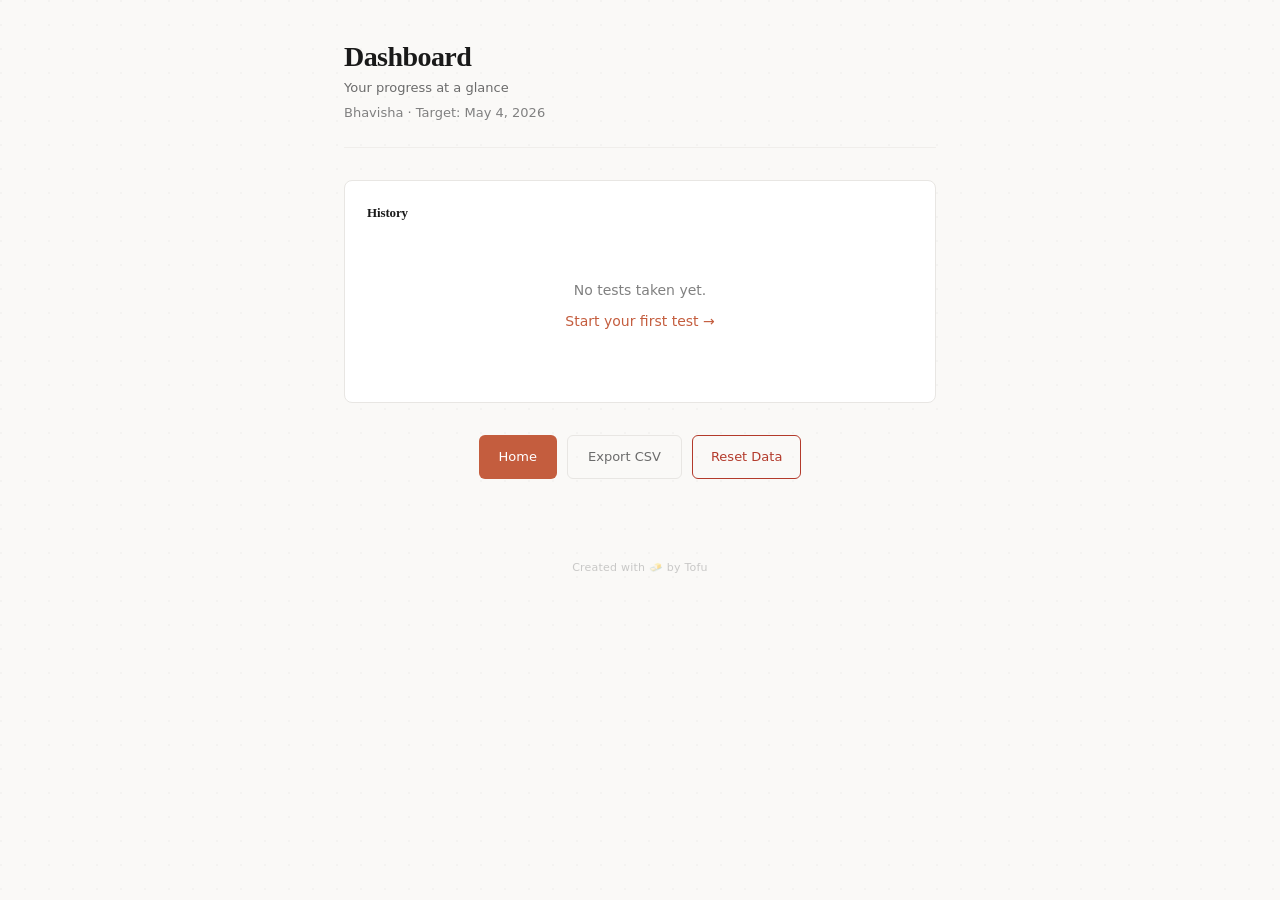
==== commit bdf87d06: "Coder Round 1: Fix JS bugs, harden localStorage, remove dead files - Fix var declarations for top-le" ====
--- a/dashboard.html
+++ b/dashboard.html
@@ -75,7 +75,7 @@
                 <button class="btn-secondary" onclick="exportToCSV()">
                     Export CSV
                 </button>
-                <button class="btn-danger" onclick="resetAllProgress()">
+                <button class="btn-danger" onclick="if(resetAllProgress()) location.reload();">
                     Reset Data
                 </button>
             </section>
@@ -90,6 +90,18 @@
     <script>
         window.addEventListener('DOMContentLoaded', function() {
             loadDashboard();
+
+            // Highlight results for a specific test if ?testId= is in URL
+            var params = new URLSearchParams(window.location.search);
+            var focusTestId = params.get('testId');
+            if (focusTestId) {
+                var target = document.querySelector('[data-test-id="' + focusTestId + '"]');
+                if (target) {
+                    target.scrollIntoView({ behavior: 'smooth', block: 'center' });
+                    target.style.outline = '2px solid #2563eb';
+                    target.style.outlineOffset = '4px';
+                }
+            }
         });
 
         function loadDashboard() {
@@ -146,6 +158,7 @@
                 
                 const historyItem = document.createElement('div');
                 historyItem.className = 'history-item';
+                historyItem.setAttribute('data-test-id', result.testId);
                 historyItem.innerHTML = `
                     <div class="history-header">
                         <h3>${result.testTitle}</h3>
--- a/styles.css
+++ b/styles.css
@@ -1,5 +1,5 @@
-/* OIR Practice Platform — Designer Round 2
-   Font pairing · Compact grid · Collapsible sections · Personality */
+/* OIR Practice Platform — Designer Round 3 (final)
+   Readability · Selection feedback · Coherent spacing · Warm achievements */
 
 *,
 *::before,
@@ -20,6 +20,7 @@
     --accent: #c45d3e;
     --accent-hover: #a84d32;
     --accent-faint: rgba(196, 93, 62, 0.06);
+    --accent-light: rgba(196, 93, 62, 0.13);
     --success: #5a7a6b;
     --success-light: #eef5f0;
     --warning-bg: #fdf6ee;
@@ -156,7 +157,7 @@
     content: '';
     position: absolute;
     inset: 0;
-    background: radial-gradient(ellipse at 65% 25%, rgba(196,93,62,0.18) 0%, transparent 55%);
+    background: radial-gradient(ellipse at 30% 80%, rgba(196,93,62,0.14) 0%, transparent 50%);
     pointer-events: none;
 }
 
@@ -407,11 +408,11 @@
 }
 
 .card-new {
-    font-size: 0.5625rem;
+    font-size: 0.625rem;
     text-transform: uppercase;
     letter-spacing: 0.06em;
     color: var(--accent);
-    opacity: 0.5;
+    opacity: 0.55;
     background: none;
     padding: 0;
     border-radius: 0;
@@ -448,7 +449,7 @@
 }
 
 .results-link {
-    font-size: 0.5625rem;
+    font-size: 0.625rem;
     color: var(--text-muted);
     opacity: 0;
     transition: opacity 0.15s;
@@ -654,7 +655,7 @@
 
 .test-progress-bar {
     flex: 1;
-    height: 3px;
+    height: 4px;
     background: var(--border-light);
     border-radius: 2px;
     overflow: hidden;
@@ -685,7 +686,6 @@
     align-items: center;
     justify-content: center;
     gap: 0.375rem;
-    background: var(--card-bg);
     border: 1px solid var(--border);
     border-radius: var(--radius);
     padding: 0.75rem 1rem;
@@ -700,6 +700,7 @@
     top: 0.5rem;
     z-index: 50;
     box-shadow: 0 2px 8px rgba(0,0,0,0.04);
+    -webkit-backdrop-filter: blur(8px);
     backdrop-filter: blur(8px);
     background: rgba(255,255,255,0.92);
 }
@@ -718,15 +719,13 @@
 }
 
 .timer-section.warning {
-    background: var(--warning-bg);
-    border-color: var(--warning-border);
-    color: var(--warning-text);
-    animation: pulse 1.5s ease-in-out infinite;
-}
-
-@keyframes pulse {
-    0%, 100% { opacity: 1; }
-    50% { opacity: 0.65; }
+    background: #fdf3ee;
+    border-color: var(--accent);
+    color: var(--accent-hover);
+}
+
+.timer-section.warning #timer {
+    color: var(--accent);
 }
 
 /* ────────────────────────────────────
@@ -738,30 +737,34 @@
 }
 
 .section-header {
-    padding: 0.625rem 0;
-    margin: 2rem 0 0.875rem;
+    padding: 0.5rem 0;
+    margin: 2.5rem 0 1rem;
     font-family: var(--font-serif);
-    font-size: 0.8125rem;
+    font-size: 0.875rem;
     font-weight: 600;
-    letter-spacing: 0;
+    letter-spacing: -0.01em;
     color: var(--text);
     border-bottom: 1px solid var(--border);
     text-transform: none;
+}
+
+.section-header:first-child {
+    margin-top: 0;
 }
 
 .question {
     background: var(--card-bg);
     border: 1px solid var(--border);
     border-radius: var(--radius);
-    padding: 1.125rem;
+    padding: 1.25rem;
+    margin-bottom: 1rem;
+}
+
+.question-text {
+    font-size: 0.9375rem;
     margin-bottom: 0.875rem;
-}
-
-.question-text {
-    font-size: 0.9rem;
-    margin-bottom: 0.875rem;
-    color: var(--text);
-    line-height: 1.7;
+    color: var(--text);
+    line-height: 1.75;
 }
 
 .question-text strong {
@@ -792,7 +795,8 @@
 
 .option:has(input:checked) {
     border-color: var(--accent);
-    background: var(--accent-faint);
+    background: var(--accent-light);
+    box-shadow: inset 3px 0 0 var(--accent);
 }
 
 .option input[type="radio"] {
@@ -807,16 +811,22 @@
 .option label {
     cursor: pointer;
     flex: 1;
-    font-size: 0.8125rem;
-    line-height: 1.5;
+    font-size: 0.875rem;
+    line-height: 1.55;
 }
 
 .submit-btn {
     display: block;
-    margin: 1.75rem auto;
-    padding: 0.875rem 2.5rem;
-    font-size: 0.9375rem;
+    width: 100%;
+    margin: 2rem auto 0;
+    padding: 1rem 2.5rem;
+    font-size: 1rem;
+    font-weight: 600;
     letter-spacing: 0.02em;
+    position: sticky;
+    bottom: 1rem;
+    z-index: 40;
+    box-shadow: 0 4px 16px rgba(196, 93, 62, 0.3), 0 0 0 1px rgba(196, 93, 62, 0.1);
 }
 
 /* ────────────────────────────────────
@@ -883,9 +893,9 @@
 }
 
 .section-scores .section-score h3 {
-    font-size: 0.5625rem;
+    font-size: 0.6875rem;
     text-transform: uppercase;
-    letter-spacing: 0.08em;
+    letter-spacing: 0.06em;
     color: var(--text-muted);
     margin-bottom: 0.375rem;
     font-weight: 500;
@@ -1012,14 +1022,14 @@
     content: '';
     position: absolute;
     inset: 0;
-    background: radial-gradient(ellipse at 65% 25%, rgba(196,93,62,0.18) 0%, transparent 55%);
+    background: radial-gradient(ellipse at 80% 70%, rgba(196,93,62,0.15) 0%, transparent 50%);
     pointer-events: none;
 }
 
 .hero-card-label {
-    font-size: 0.5625rem;
+    font-size: 0.6875rem;
     text-transform: uppercase;
-    letter-spacing: 0.1em;
+    letter-spacing: 0.08em;
     opacity: 0.5;
     margin-bottom: 0.25rem;
     font-weight: 500;
@@ -1163,11 +1173,11 @@
 }
 
 .section-badge {
-    padding: 0.125rem 0.4375rem;
+    padding: 0.1875rem 0.5rem;
     background: var(--bg);
     border-radius: 3px;
     font-family: var(--font-mono);
-    font-size: 0.5625rem;
+    font-size: 0.625rem;
     color: var(--text-muted);
     font-variant-numeric: tabular-nums;
 }
@@ -1237,12 +1247,21 @@
     transition: width 0.6s ease;
 }
 
+/* Warm achievement tones for high-performing sections */
+.section-bar-fill.good {
+    background: var(--success);
+}
+
+.section-bar-fill.excellent {
+    background: #c7943a;
+}
+
 .dashboard-actions {
     display: flex;
     gap: 0.625rem;
     justify-content: center;
     flex-wrap: wrap;
-    margin: 1.75rem 0;
+    margin: 2rem 0;
 }
 
 .empty-state {
@@ -1269,19 +1288,68 @@
 }
 
 /* ────────────────────────────────────
+   Results inline-style overrides
+   (app.js uses inline styles — tame them)
+   ──────────────────────────────────── */
+
+.results .score-card p {
+    font-family: var(--font-mono);
+    font-variant-numeric: tabular-nums;
+    position: relative;
+}
+
+/* Performance evaluation box from app.js */
+.results > div[style*="background: #e8f5e9"] {
+    background: var(--success-light) !important;
+    border: 1px solid #c2d8ca !important;
+    border-radius: var(--radius) !important;
+    padding: 1.25rem !important;
+}
+
+.results > div[style*="background: #e8f5e9"] h2 {
+    color: var(--success) !important;
+    font-family: var(--font-serif) !important;
+    font-size: 0.9375rem !important;
+    font-weight: 600 !important;
+    margin-bottom: 0.5rem !important;
+}
+
+.results > div[style*="background: #e8f5e9"] p {
+    color: #3d5c4a !important;
+    font-size: 0.875rem !important;
+    line-height: 1.6 !important;
+}
+
+/* Perfect score box from app.js */
+.results > div[style*="background: #4caf50"] {
+    background: var(--success) !important;
+    border-radius: var(--radius) !important;
+    padding: 2rem 1.5rem !important;
+}
+
+.results > div[style*="background: #4caf50"] h2 {
+    font-family: var(--font-serif) !important;
+    font-size: 1.125rem !important;
+}
+
+.results > div[style*="background: #4caf50"] p {
+    font-size: 0.9375rem !important;
+}
+
+/* ────────────────────────────────────
    Footer
    ──────────────────────────────────── */
 
 .footer {
     text-align: center;
-    padding: 3.5rem 1rem 1.5rem;
+    padding: 3rem 1rem 1.5rem;
     font-size: 0.6875rem;
     color: var(--text-muted);
     letter-spacing: 0.02em;
 }
 
 .footer p {
-    opacity: 0.5;
+    opacity: 0.4;
 }
 
 /* ────────────────────────────────────
@@ -1314,7 +1382,7 @@
     }
 
     .stat-label {
-        font-size: 0.5rem;
+        font-size: 0.5625rem;
     }
 
     .tests-compact-grid {
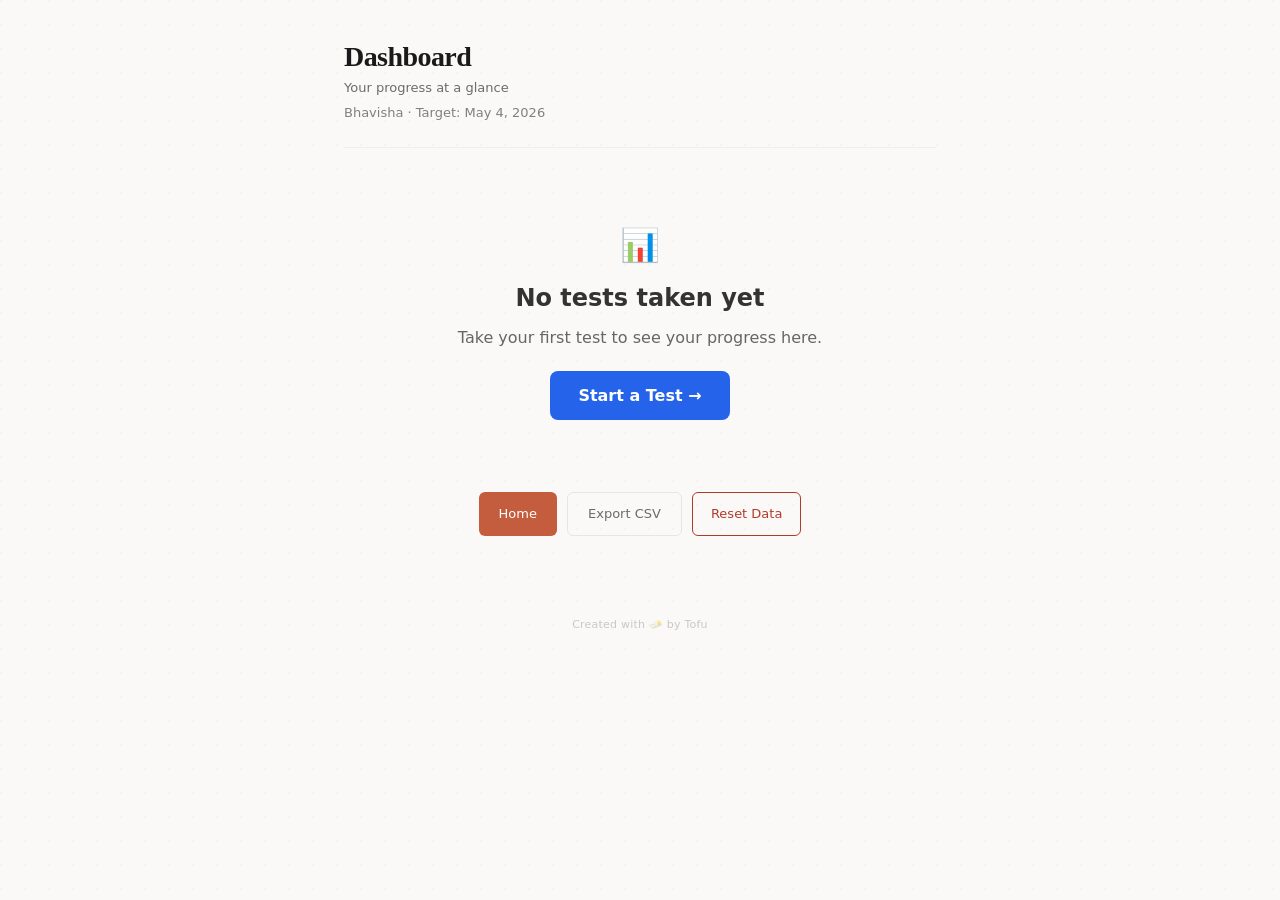
==== commit 504ee207: "Coder Round 2: XSS sanitizer, error UX, auto-submit hardening, a11y, nav guards, dashboard edge case" ====
--- a/dashboard.html
+++ b/dashboard.html
@@ -15,8 +15,16 @@
         </div>
 
         <div class="dashboard-content">
+            <!-- Empty state — shown when no tests taken -->
+            <div id="emptyState" style="display: none; text-align: center; padding: 40px 20px;">
+                <p style="font-size: 2em; margin-bottom: 8px;">📊</p>
+                <h2 style="margin: 0 0 8px; color: #333;">No tests taken yet</h2>
+                <p style="color: #666; margin: 0 0 20px;">Take your first test to see your progress here.</p>
+                <a href="index.html" style="display: inline-block; padding: 12px 28px; background: #2563eb; color: #fff; border-radius: 8px; text-decoration: none; font-weight: 600;" aria-label="Go to home page to start a test">Start a Test →</a>
+            </div>
+
             <!-- Hero Stats -->
-            <div class="dashboard-hero" id="dashboardHero" style="display: none;">
+            <div class="dashboard-hero" id="dashboardHero" style="display: none;" role="region" aria-label="Summary statistics">
                 <div class="hero-card primary">
                     <div class="hero-card-label">Average Score</div>
                     <div class="hero-card-value" id="heroAvg">–</div>
@@ -38,7 +46,7 @@
             </div>
 
             <!-- Weakness Callout -->
-            <div class="weak-callout" id="weakCallout" style="display: none;">
+            <div class="weak-callout" id="weakCallout" style="display: none;" role="status" aria-label="Focus area recommendation">
                 <span class="weak-callout-icon">⚡</span>
                 <div class="weak-callout-text">
                     Focus area: <strong id="weakSection">–</strong> — <span id="weakPct">–</span>
@@ -52,30 +60,37 @@
             </div>
 
             <!-- Test History -->
-            <section class="dashboard-section">
+            <section class="dashboard-section" id="historySection">
                 <h2>History</h2>
-                <div id="testHistory" class="test-history">
+                <div id="testHistory" class="test-history" role="list" aria-label="Test history">
                     <!-- History will be injected here -->
                 </div>
             </section>
 
             <!-- Section-wise Performance -->
-            <section class="dashboard-section">
+            <section class="dashboard-section" id="sectionPerfSection">
                 <h2>Performance by Section</h2>
-                <div id="sectionPerformance" class="section-performance">
+                <div id="sectionPerformance" class="section-performance" role="list" aria-label="Performance by section">
                     <!-- Section stats will be injected here -->
                 </div>
             </section>
+
+            <!-- All Complete Banner -->
+            <div id="allCompleteBanner" style="display: none; background: #e8f5e9; border-radius: 10px; padding: 24px; text-align: center; margin: 20px 0;" role="status">
+                <p style="font-size: 1.5em; margin: 0 0 4px;">🏆</p>
+                <h3 style="color: #2e7d32; margin: 0 0 8px;">All 20 tests completed!</h3>
+                <p style="color: #1b5e20; margin: 0;">You've attempted every test. Review weak areas or retake for higher scores.</p>
+            </div>
 
             <!-- Actions -->
             <section class="dashboard-actions">
-                <button class="btn-primary" onclick="location.href='index.html'">
+                <button class="btn-primary" onclick="location.href='index.html'" aria-label="Go to home page">
                     Home
                 </button>
-                <button class="btn-secondary" onclick="exportToCSV()">
+                <button class="btn-secondary" onclick="exportToCSV()" aria-label="Export results as CSV">
                     Export CSV
                 </button>
-                <button class="btn-danger" onclick="if(resetAllProgress()) location.reload();">
+                <button class="btn-danger" onclick="if(resetAllProgress()) location.reload();" aria-label="Reset all progress data">
                     Reset Data
                 </button>
             </section>
@@ -88,7 +103,7 @@
 
     <script src="storage.js"></script>
     <script>
-        window.addEventListener('DOMContentLoaded', function() {
+        window.addEventListener('DOMContentLoaded', function () {
             loadDashboard();
 
             // Highlight results for a specific test if ?testId= is in URL
@@ -104,25 +119,27 @@
             }
         });
 
+        function escapeHTMLDash(str) {
+            if (typeof str !== 'string') return String(str);
+            return str.replace(/&/g, '&amp;').replace(/</g, '&lt;').replace(/>/g, '&gt;').replace(/"/g, '&quot;');
+        }
+
         function loadDashboard() {
-            const results = getTestResults();
-            
+            var results = getTestResults();
+
             if (results.length === 0) {
-                document.getElementById('testHistory').innerHTML = `
-                    <div class="empty-state">
-                        <p>No tests taken yet.</p>
-                        <p><a href="index.html">Start your first test →</a></p>
-                    </div>
-                `;
-                // Hide sections that need data
-                const sectionPerf = document.getElementById('sectionPerformance');
-                if (sectionPerf) sectionPerf.closest('.dashboard-section').style.display = 'none';
+                // Show empty state, hide data sections
+                document.getElementById('emptyState').style.display = 'block';
+                document.getElementById('historySection').style.display = 'none';
+                document.getElementById('sectionPerfSection').style.display = 'none';
                 return;
             }
 
             // Load hero stats
-            const stats = getOverallStats();
-            const heroEl = document.getElementById('dashboardHero');
+            var stats = getOverallStats();
+            if (!stats) return;
+
+            var heroEl = document.getElementById('dashboardHero');
             heroEl.style.display = 'grid';
 
             document.getElementById('heroAvg').textContent = stats.avgScore + '%';
@@ -130,11 +147,17 @@
             document.getElementById('heroBestTest').textContent = stats.bestTest || '';
             document.getElementById('testsTaken').textContent = stats.testsTaken;
             document.getElementById('uniqueTests').textContent = stats.uniqueTests;
-            document.getElementById('heroRemaining').textContent = (20 - stats.uniqueTests) + ' remaining';
+            var remaining = 20 - stats.uniqueTests;
+            document.getElementById('heroRemaining').textContent = remaining > 0 ? remaining + ' remaining' : 'All done!';
+
+            // All-complete banner
+            if (stats.uniqueTests >= 20) {
+                document.getElementById('allCompleteBanner').style.display = 'block';
+            }
 
             // Weakness callout
             if (stats.weakestSection) {
-                const weakEl = document.getElementById('weakCallout');
+                var weakEl = document.getElementById('weakCallout');
                 weakEl.style.display = 'flex';
                 document.getElementById('weakSection').textContent = stats.weakestSection;
                 document.getElementById('weakPct').textContent = stats.weakestPct + '% accuracy';
@@ -145,59 +168,61 @@
             document.getElementById('bestScore').textContent = stats.bestScore + '/50';
 
             // Load test history (most recent first)
-            const historyDiv = document.getElementById('testHistory');
+            var historyDiv = document.getElementById('testHistory');
             historyDiv.innerHTML = '';
-            
-            const sortedResults = results.sort((a, b) => b.timestamp - a.timestamp);
-            
-            sortedResults.forEach(result => {
-                const date = new Date(result.timestamp).toLocaleString('en-IN', {
+
+            var sortedResults = results.sort(function (a, b) { return b.timestamp - a.timestamp; });
+
+            sortedResults.forEach(function (result) {
+                var date = new Date(result.timestamp).toLocaleString('en-IN', {
                     dateStyle: 'medium',
                     timeStyle: 'short'
                 });
-                
-                const historyItem = document.createElement('div');
+
+                var historyItem = document.createElement('div');
                 historyItem.className = 'history-item';
                 historyItem.setAttribute('data-test-id', result.testId);
-                historyItem.innerHTML = `
-                    <div class="history-header">
-                        <h3>${result.testTitle}</h3>
-                        <span class="history-date">${date}</span>
-                    </div>
-                    <div class="history-body">
-                        <div class="history-score">
-                            <strong>${result.score}/50 (${result.percentage}%)</strong>
-                        </div>
-                        <div class="history-time">
-                            ${Math.floor(result.timeTaken / 60)}m ${result.timeTaken % 60}s
-                        </div>
-                        <div class="history-sections">
-                            ${Object.entries(result.sectionScores).map(([section, data]) => `
-                                <span class="section-badge">${section}: ${data.score}/${data.total}</span>
-                            `).join('')}
-                        </div>
-                    </div>
-                `;
+                historyItem.setAttribute('role', 'listitem');
+
+                var sectionsHTML = '';
+                if (result.sectionScores) {
+                    Object.entries(result.sectionScores).forEach(function (entry) {
+                        sectionsHTML += '<span class="section-badge">' + escapeHTMLDash(entry[0]) + ': ' + entry[1].score + '/' + entry[1].total + '</span>';
+                    });
+                }
+
+                var totalQ = result.totalQuestions || 50;
+                historyItem.innerHTML =
+                    '<div class="history-header">' +
+                    '<h3>' + escapeHTMLDash(result.testTitle || 'Test ' + result.testId) + '</h3>' +
+                    '<span class="history-date">' + escapeHTMLDash(date) + '</span>' +
+                    '</div>' +
+                    '<div class="history-body">' +
+                    '<div class="history-score"><strong>' + result.score + '/' + totalQ + ' (' + result.percentage + '%)</strong></div>' +
+                    '<div class="history-time">' + Math.floor(result.timeTaken / 60) + 'm ' + (result.timeTaken % 60) + 's</div>' +
+                    '<div class="history-sections">' + sectionsHTML + '</div>' +
+                    '</div>';
+
                 historyDiv.appendChild(historyItem);
             });
 
             // Load section-wise performance
-            const sectionDiv = document.getElementById('sectionPerformance');
-            const sectionTotals = stats.sectionPerformance;
-            
+            var sectionDiv = document.getElementById('sectionPerformance');
+            var sectionTotals = stats.sectionPerformance;
+
             sectionDiv.innerHTML = '';
-            Object.entries(sectionTotals).forEach(([section, data]) => {
-                const percentage = ((data.correct / data.total) * 100).toFixed(1);
-                const sectionCard = document.createElement('div');
+            Object.entries(sectionTotals).forEach(function (entry) {
+                var section = entry[0];
+                var data = entry[1];
+                var percentage = data.total > 0 ? ((data.correct / data.total) * 100).toFixed(1) : '0.0';
+                var sectionCard = document.createElement('div');
                 sectionCard.className = 'section-card';
-                sectionCard.innerHTML = `
-                    <h3>${section}</h3>
-                    <div class="section-score">${data.correct}/${data.total}</div>
-                    <div class="section-percentage">${percentage}%</div>
-                    <div class="section-bar">
-                        <div class="section-bar-fill" style="width: ${percentage}%"></div>
-                    </div>
-                `;
+                sectionCard.setAttribute('role', 'listitem');
+                sectionCard.innerHTML =
+                    '<h3>' + escapeHTMLDash(section) + '</h3>' +
+                    '<div class="section-score">' + data.correct + '/' + data.total + '</div>' +
+                    '<div class="section-percentage">' + percentage + '%</div>' +
+                    '<div class="section-bar"><div class="section-bar-fill" style="width: ' + percentage + '%"></div></div>';
                 sectionDiv.appendChild(sectionCard);
             });
         }
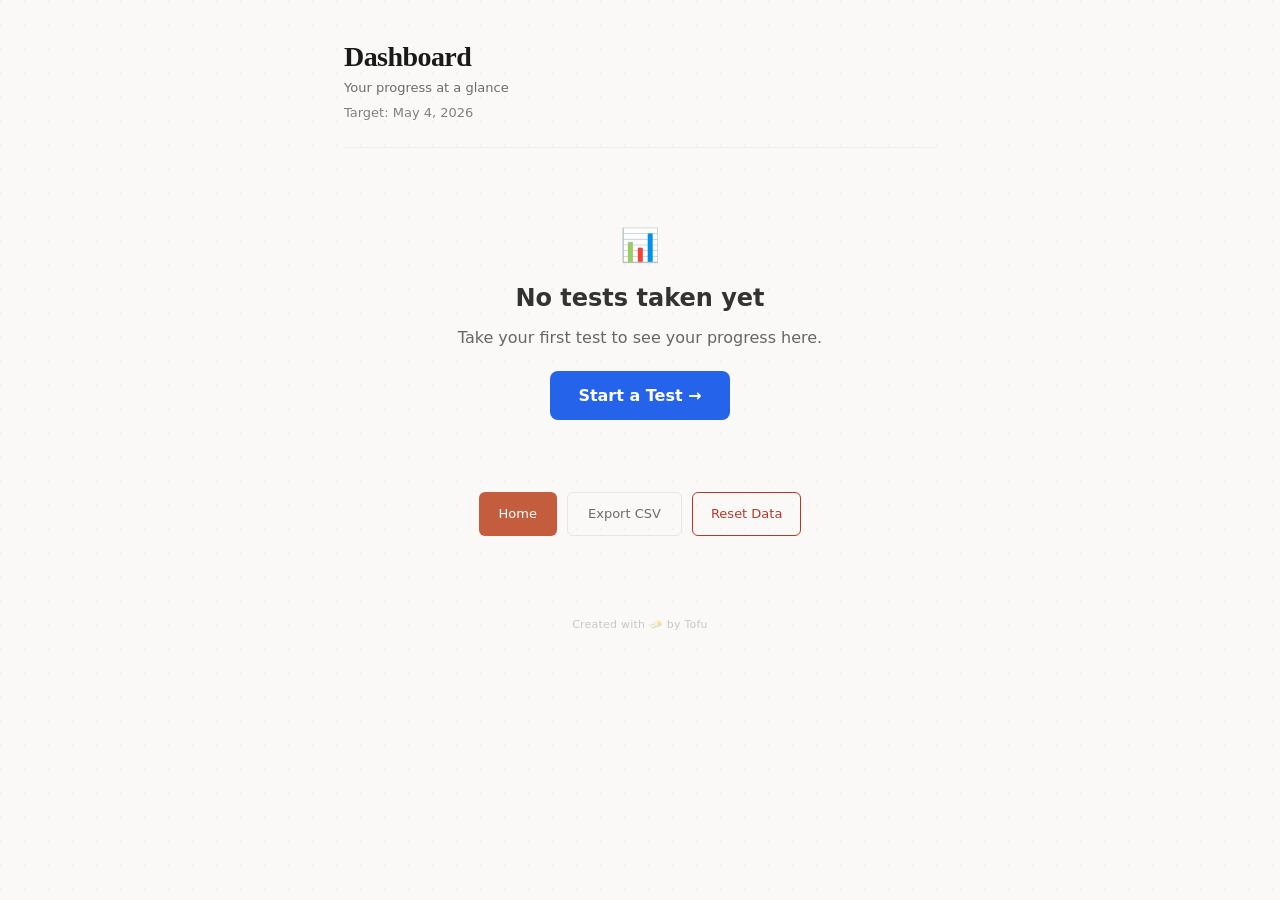
==== commit d7db58cb: "Remove personal name from all pages" ====
--- a/dashboard.html
+++ b/dashboard.html
@@ -11,7 +11,7 @@
         <div class="header">
             <h1>Dashboard</h1>
             <p>Your progress at a glance</p>
-            <p class="personal">Bhavisha · Target: May 4, 2026</p>
+            <p class="personal">Target: May 4, 2026</p>
         </div>
 
         <div class="dashboard-content">
